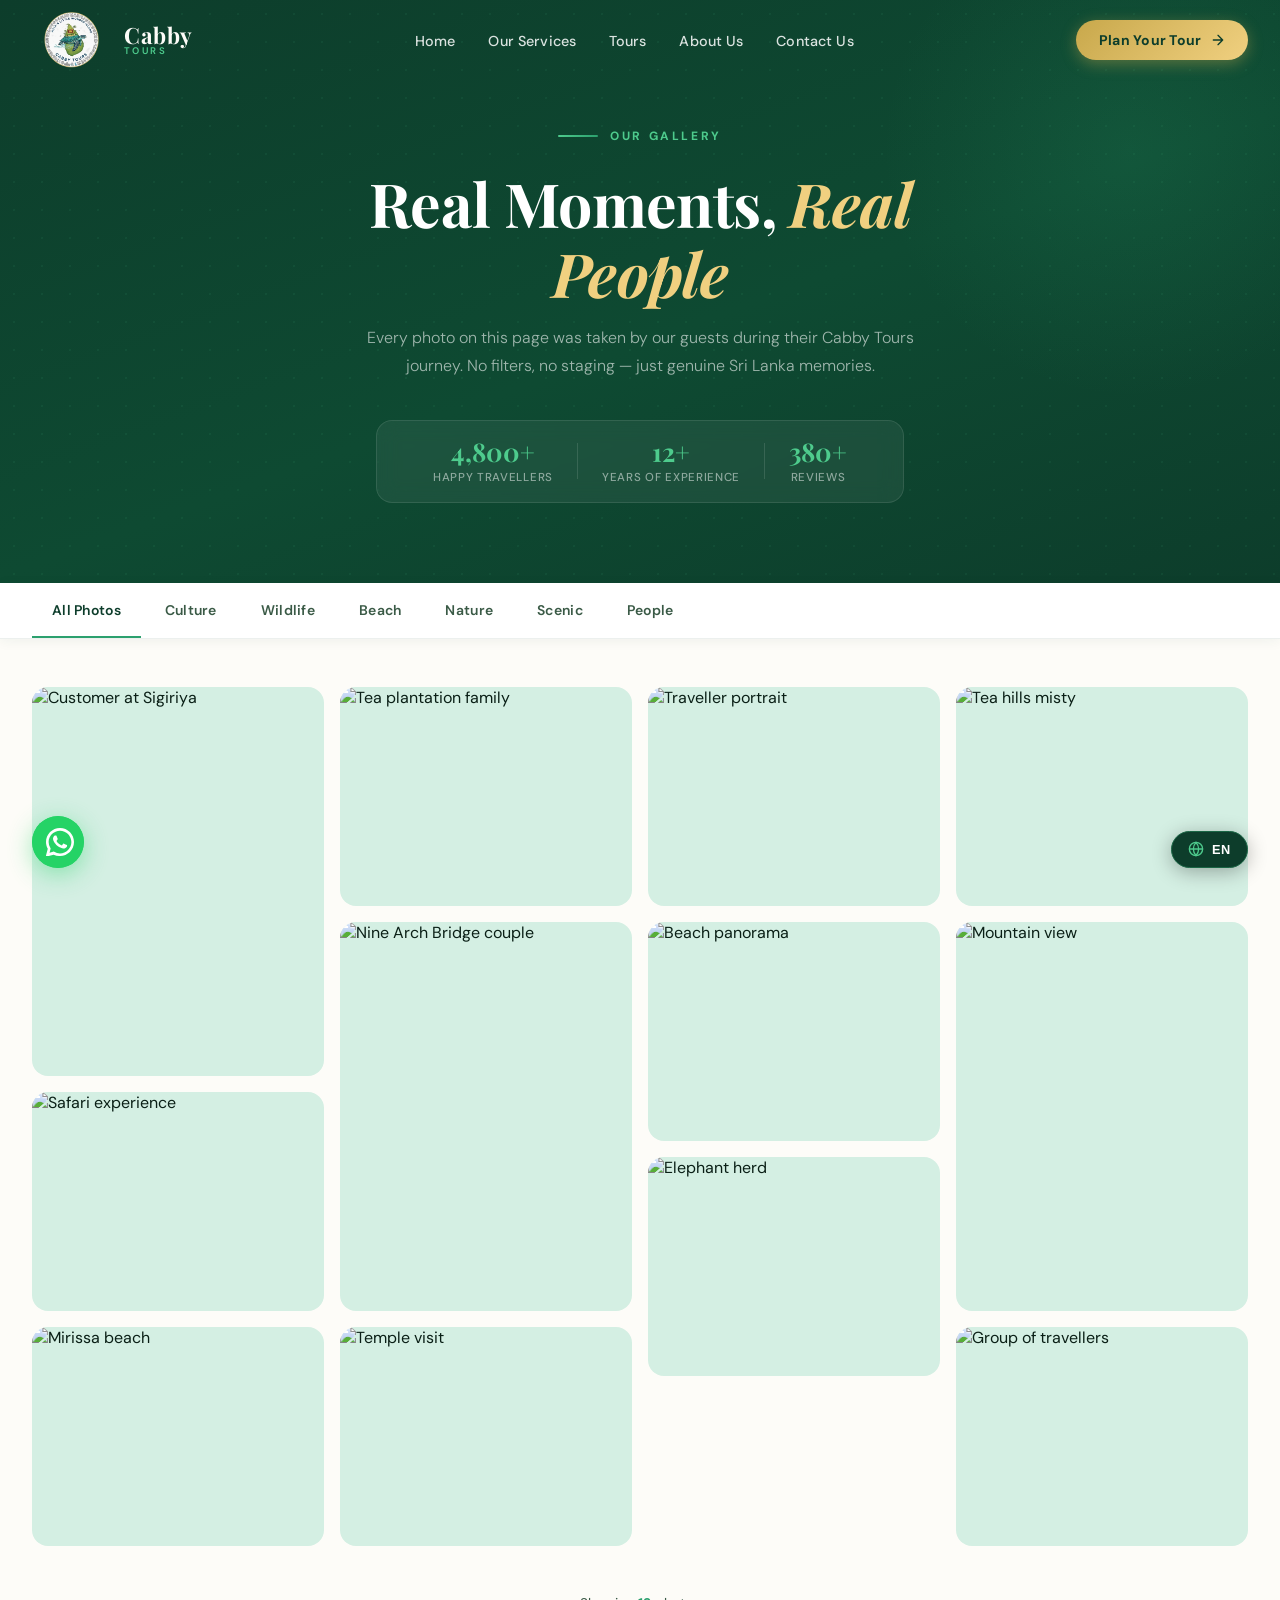
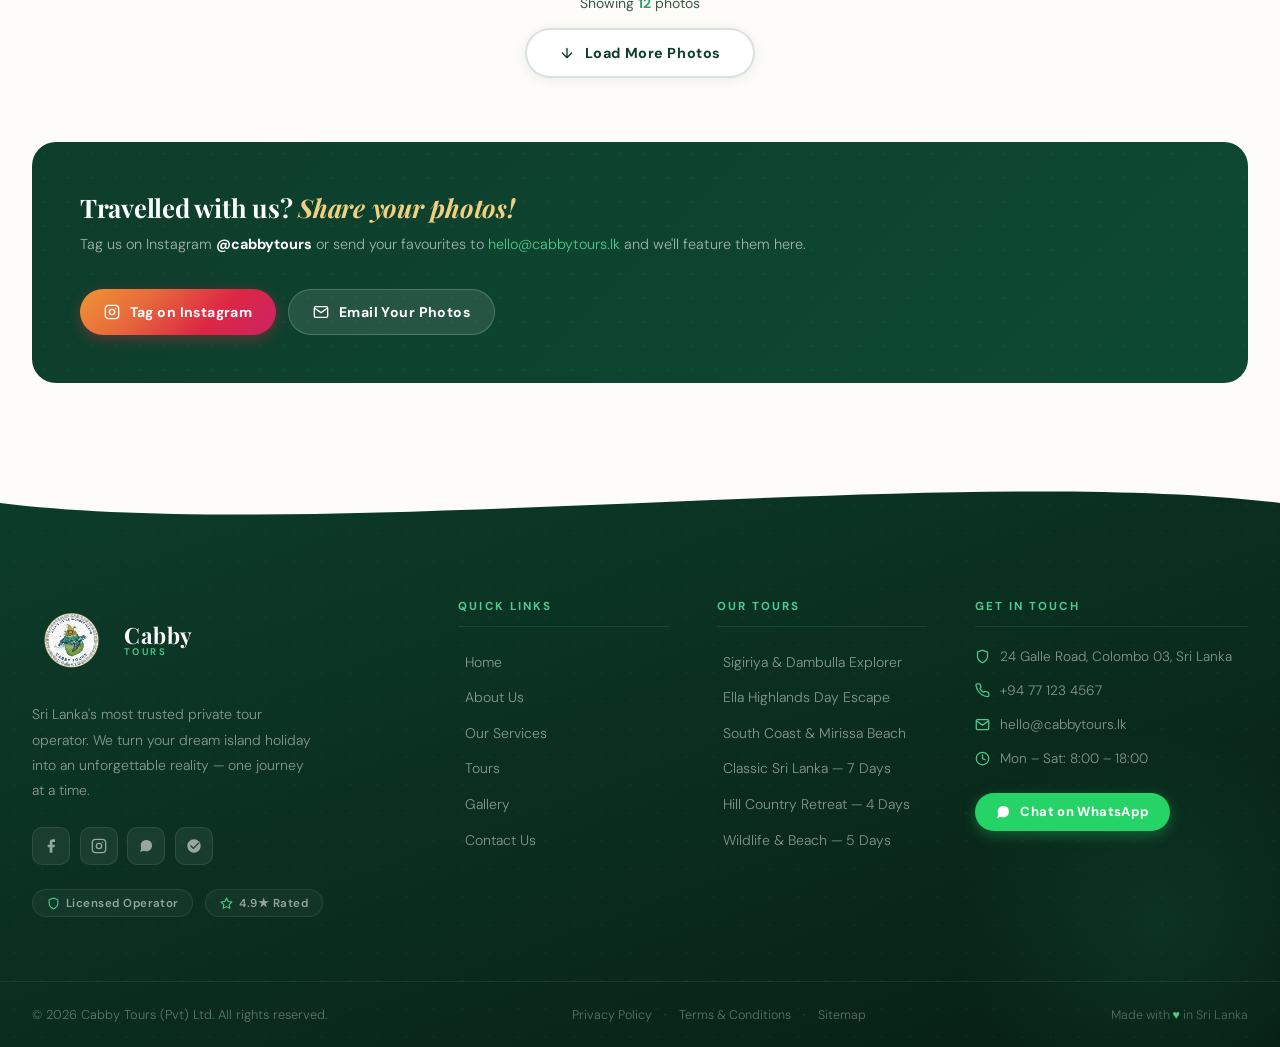
==== gallery.html @ 8c8fbd17 "gallery page" ====
<!DOCTYPE html>
<html lang="en">
<head>
  <meta charset="UTF-8" />
  <meta name="viewport" content="width=device-width, initial-scale=1.0" />
  <title>Cabby Tours — Sri Lanka</title>
  <link rel="stylesheet" href="source/css/style.css" />
  <link rel="stylesheet" href="source/css/gallery.css" />
  <link rel="icon" href="source/img/logo.png" type="image/png" />
  <link rel="preconnect" href="https://fonts.googleapis.com" />
  <link rel="preconnect" href="https://fonts.gstatic.com" crossorigin />
  <link href="https://fonts.googleapis.com/css2?family=Playfair+Display:ital,wght@0,400;0,700;1,400&family=DM+Sans:wght@300;400;500;600&display=swap" rel="stylesheet" />
  
</head>
<body>

  <!-- ===== HEADER ===== -->
  <header class="site-header" id="site-header">
    <div class="header-inner">
      <a href="index.html" class="logo">
        <div class="logo-icon">
          <img src="source/img/logo.png" alt="Cabby Tours Logo" />
        </div>
        <div class="logo-text">
          <span class="logo-main">Cabby</span>
          <span class="logo-sub">TOURS</span>
        </div>
      </a>

      <nav class="main-nav" id="main-nav">
        <ul>
          <li><a href="index.html#hero" data-i18n="nav.home">Home</a></li>
          <li><a href="index.html#services" data-i18n="nav.services">Our Services</a></li>
          <li><a href="index.html#tours" data-i18n="nav.tours">Tours</a></li>
          <li><a href="index.html#about" data-i18n="nav.about">About Us</a></li>
          <li><a href="index.html#contact" data-i18n="nav.contact">Contact Us</a></li>
        </ul>
      </nav>

      <a href="index.html#tours" class="btn-plan">
        <span data-i18n="nav.planBtn">Plan Your Tour</span>
        <svg viewBox="0 0 24 24" fill="none"><path d="M5 12h14M12 5l7 7-7 7" stroke="currentColor" stroke-width="2" stroke-linecap="round" stroke-linejoin="round"/></svg>
      </a>

      <button class="hamburger" id="hamburger" aria-label="Toggle menu">
        <span></span><span></span><span></span>
      </button>
    </div>
  </header>


<!-- ===== GALLERY PAGE ===== -->
<section class="gallery-page" id="gallery-page">

  <!-- Header -->
  <div class="gallery-page-hero">
    <div class="gallery-page-hero-inner">
      <div class="wwa-eyebrow" style="justify-content:center">
        <span class="eyebrow-line"></span>
        <span>Our Gallery</span>
      </div>
      <h1 class="gallery-page-title">Real Moments, <em>Real People</em></h1>
      <p class="gallery-page-sub">Every photo on this page was taken by our guests during their Cabby Tours journey. No filters, no staging — just genuine Sri Lanka memories.</p>

      <!-- Stats row -->
      <div class="gallery-page-stats">
        <div class="gp-stat">
          <strong>4,800+</strong>
          <span>Happy Travellers</span>
        </div>
        <div class="gp-stat-divider"></div>
        <div class="gp-stat">
          <strong>12+</strong>
          <span>Years of Experience</span>
        </div>
        <div class="gp-stat-divider"></div>
        <div class="gp-stat">
          <strong>380+</strong>
          <span>Reviews</span>
        </div>
      </div>
    </div>
  </div>

  <!-- Filter tabs -->
  <div class="gallery-page-filters">
    <div class="gallery-filters-inner">
      <button class="gp-filter active" data-filter="all">All Photos</button>
      <button class="gp-filter" data-filter="culture">Culture</button>
      <button class="gp-filter" data-filter="wildlife">Wildlife</button>
      <button class="gp-filter" data-filter="beach">Beach</button>
      <button class="gp-filter" data-filter="nature">Nature</button>
      <button class="gp-filter" data-filter="scenic">Scenic</button>
      <button class="gp-filter" data-filter="people">People</button>
    </div>
  </div>

  <!-- Masonry Grid -->
  <div class="gallery-page-container">
    <div class="gp-grid" id="gp-grid">

      <div class="gp-item gp-tall" data-category="culture">
        <img src="https://images.unsplash.com/photo-1528360983277-13d401cdc186?w=800&q=85" alt="Customer at Sigiriya" loading="lazy"/>
        <div class="gp-overlay">
          <div class="gp-overlay-info">
            <span class="gp-cat-badge">Culture</span>
            <p>"Climbing Sigiriya was surreal"</p>
            <span class="gp-credit">📸 Anna M. · Germany</span>
          </div>
          <button class="gp-zoom-btn" aria-label="View full">
            <svg viewBox="0 0 24 24" fill="none"><path d="M15 3h6v6M9 21H3v-6M21 3l-7 7M3 21l7-7" stroke="currentColor" stroke-width="2" stroke-linecap="round" stroke-linejoin="round"/></svg>
          </button>
        </div>
      </div>

      <div class="gp-item" data-category="wildlife">
        <img src="https://images.unsplash.com/photo-1523906834658-6e24ef2386f9?w=800&q=85" alt="Safari experience" loading="lazy"/>
        <div class="gp-overlay">
          <div class="gp-overlay-info">
            <span class="gp-cat-badge">Wildlife</span>
            <p>"Best day of our trip!"</p>
            <span class="gp-credit">📸 James R. · UK</span>
          </div>
          <button class="gp-zoom-btn" aria-label="View full">
            <svg viewBox="0 0 24 24" fill="none"><path d="M15 3h6v6M9 21H3v-6M21 3l-7 7M3 21l7-7" stroke="currentColor" stroke-width="2" stroke-linecap="round" stroke-linejoin="round"/></svg>
          </button>
        </div>
      </div>

      <div class="gp-item" data-category="beach">
        <img src="https://images.unsplash.com/photo-1506929562872-bb421503ef21?w=800&q=85" alt="Mirissa beach" loading="lazy"/>
        <div class="gp-overlay">
          <div class="gp-overlay-info">
            <span class="gp-cat-badge">Beach</span>
            <p>"Mirissa at sunset 🌅"</p>
            <span class="gp-credit">📸 Sofia L. · Russia</span>
          </div>
          <button class="gp-zoom-btn" aria-label="View full">
            <svg viewBox="0 0 24 24" fill="none"><path d="M15 3h6v6M9 21H3v-6M21 3l-7 7M3 21l7-7" stroke="currentColor" stroke-width="2" stroke-linecap="round" stroke-linejoin="round"/></svg>
          </button>
        </div>
      </div>

      <div class="gp-item gp-wide" data-category="nature">
        <img src="https://images.unsplash.com/photo-1501555088652-021faa106b9b?w=1000&q=85" alt="Tea plantation family" loading="lazy"/>
        <div class="gp-overlay">
          <div class="gp-overlay-info">
            <span class="gp-cat-badge">Nature</span>
            <p>"Our family in the tea highlands"</p>
            <span class="gp-credit">📸 Marc D. · France</span>
          </div>
          <button class="gp-zoom-btn" aria-label="View full">
            <svg viewBox="0 0 24 24" fill="none"><path d="M15 3h6v6M9 21H3v-6M21 3l-7 7M3 21l7-7" stroke="currentColor" stroke-width="2" stroke-linecap="round" stroke-linejoin="round"/></svg>
          </button>
        </div>
      </div>

      <div class="gp-item gp-tall" data-category="scenic">
        <img src="https://images.unsplash.com/photo-1539635278303-d4002c07eae3?w=800&q=85" alt="Nine Arch Bridge couple" loading="lazy"/>
        <div class="gp-overlay">
          <div class="gp-overlay-info">
            <span class="gp-cat-badge">Scenic</span>
            <p>"Worth every early alarm"</p>
            <span class="gp-credit">📸 Lukas & Mia · Germany</span>
          </div>
          <button class="gp-zoom-btn" aria-label="View full">
            <svg viewBox="0 0 24 24" fill="none"><path d="M15 3h6v6M9 21H3v-6M21 3l-7 7M3 21l7-7" stroke="currentColor" stroke-width="2" stroke-linecap="round" stroke-linejoin="round"/></svg>
          </button>
        </div>
      </div>

      <div class="gp-item" data-category="culture">
        <img src="https://images.unsplash.com/photo-1516483638261-f4dbaf036963?w=800&q=85" alt="Temple visit" loading="lazy"/>
        <div class="gp-overlay">
          <div class="gp-overlay-info">
            <span class="gp-cat-badge">Culture</span>
            <p>"Temple of the Tooth — breathtaking"</p>
            <span class="gp-credit">📸 Elena K. · Spain</span>
          </div>
          <button class="gp-zoom-btn" aria-label="View full">
            <svg viewBox="0 0 24 24" fill="none"><path d="M15 3h6v6M9 21H3v-6M21 3l-7 7M3 21l7-7" stroke="currentColor" stroke-width="2" stroke-linecap="round" stroke-linejoin="round"/></svg>
          </button>
        </div>
      </div>

      <div class="gp-item" data-category="people">
        <img src="https://images.unsplash.com/photo-1488646953014-85cb44e25828?w=800&q=85" alt="Traveller portrait" loading="lazy"/>
        <div class="gp-overlay">
          <div class="gp-overlay-info">
            <span class="gp-cat-badge">People</span>
            <p>"The locals made our trip"</p>
            <span class="gp-credit">📸 David K. · Australia</span>
          </div>
          <button class="gp-zoom-btn" aria-label="View full">
            <svg viewBox="0 0 24 24" fill="none"><path d="M15 3h6v6M9 21H3v-6M21 3l-7 7M3 21l7-7" stroke="currentColor" stroke-width="2" stroke-linecap="round" stroke-linejoin="round"/></svg>
          </button>
        </div>
      </div>

      <div class="gp-item gp-wide" data-category="beach">
        <img src="https://images.unsplash.com/photo-1507525428034-b723cf961d3e?w=1000&q=85" alt="Beach panorama" loading="lazy"/>
        <div class="gp-overlay">
          <div class="gp-overlay-info">
            <span class="gp-cat-badge">Beach</span>
            <p>"Unawatuna — pure paradise"</p>
            <span class="gp-credit">📸 Nina S. · Sweden</span>
          </div>
          <button class="gp-zoom-btn" aria-label="View full">
            <svg viewBox="0 0 24 24" fill="none"><path d="M15 3h6v6M9 21H3v-6M21 3l-7 7M3 21l7-7" stroke="currentColor" stroke-width="2" stroke-linecap="round" stroke-linejoin="round"/></svg>
          </button>
        </div>
      </div>

      <div class="gp-item" data-category="wildlife">
        <img src="https://images.unsplash.com/photo-1551415923-a2297c7fda79?w=800&q=85" alt="Elephant herd" loading="lazy"/>
        <div class="gp-overlay">
          <div class="gp-overlay-info">
            <span class="gp-cat-badge">Wildlife</span>
            <p>"40 elephants in one day!"</p>
            <span class="gp-credit">📸 Sofia L. · Russia</span>
          </div>
          <button class="gp-zoom-btn" aria-label="View full">
            <svg viewBox="0 0 24 24" fill="none"><path d="M15 3h6v6M9 21H3v-6M21 3l-7 7M3 21l7-7" stroke="currentColor" stroke-width="2" stroke-linecap="round" stroke-linejoin="round"/></svg>
          </button>
        </div>
      </div>

      <div class="gp-item" data-category="nature">
        <img src="https://images.unsplash.com/photo-1546484396-fb3fc6f95f98?w=800&q=85" alt="Tea hills misty" loading="lazy"/>
        <div class="gp-overlay">
          <div class="gp-overlay-info">
            <span class="gp-cat-badge">Nature</span>
            <p>"Misty mornings in Ella"</p>
            <span class="gp-credit">📸 Lukas & Mia · Germany</span>
          </div>
          <button class="gp-zoom-btn" aria-label="View full">
            <svg viewBox="0 0 24 24" fill="none"><path d="M15 3h6v6M9 21H3v-6M21 3l-7 7M3 21l7-7" stroke="currentColor" stroke-width="2" stroke-linecap="round" stroke-linejoin="round"/></svg>
          </button>
        </div>
      </div>

      <div class="gp-item gp-tall" data-category="scenic">
        <img src="https://images.unsplash.com/photo-1506905925346-21bda4d32df4?w=800&q=85" alt="Mountain view" loading="lazy"/>
        <div class="gp-overlay">
          <div class="gp-overlay-info">
            <span class="gp-cat-badge">Scenic</span>
            <p>"Horton Plains at sunrise"</p>
            <span class="gp-credit">📸 Marc D. · France</span>
          </div>
          <button class="gp-zoom-btn" aria-label="View full">
            <svg viewBox="0 0 24 24" fill="none"><path d="M15 3h6v6M9 21H3v-6M21 3l-7 7M3 21l7-7" stroke="currentColor" stroke-width="2" stroke-linecap="round" stroke-linejoin="round"/></svg>
          </button>
        </div>
      </div>

      <div class="gp-item" data-category="people">
        <img src="https://images.unsplash.com/photo-1522202176988-66273c2fd55f?w=800&q=85" alt="Group of travellers" loading="lazy"/>
        <div class="gp-overlay">
          <div class="gp-overlay-info">
            <span class="gp-cat-badge">People</span>
            <p>"Our group tour crew ❤️"</p>
            <span class="gp-credit">📸 James R. · UK</span>
          </div>
          <button class="gp-zoom-btn" aria-label="View full">
            <svg viewBox="0 0 24 24" fill="none"><path d="M15 3h6v6M9 21H3v-6M21 3l-7 7M3 21l7-7" stroke="currentColor" stroke-width="2" stroke-linecap="round" stroke-linejoin="round"/></svg>
          </button>
        </div>
      </div>

    </div>

    <!-- Load more -->
    <div class="gp-load-more">
      <p class="gp-count" id="gp-count">Showing <strong>12</strong> photos</p>
      <button class="btn-load-more" id="btn-load-more">
        <svg viewBox="0 0 24 24" fill="none"><path d="M12 5v14M5 12l7 7 7-7" stroke="currentColor" stroke-width="2" stroke-linecap="round" stroke-linejoin="round"/></svg>
        Load More Photos
      </button>
    </div>

    <!-- Share CTA -->
    <div class="gp-share-cta">
      <div class="gp-share-inner">
        <div class="gp-share-text">
          <h3>Travelled with us? <em>Share your photos!</em></h3>
          <p>Tag us on Instagram <strong>@cabbytours</strong> or send your favourites to <a href="mailto:hello@cabbytours.lk">hello@cabbytours.lk</a> and we'll feature them here.</p>
        </div>
        <div class="gp-share-btns">
          <a href="https://instagram.com" target="_blank" rel="noopener" class="btn-instagram">
            <svg viewBox="0 0 24 24" fill="none" stroke="currentColor" stroke-width="2"><rect x="2" y="2" width="20" height="20" rx="5"/><circle cx="12" cy="12" r="4"/><circle cx="17.5" cy="6.5" r="1" fill="currentColor" stroke="none"/></svg>
            Tag on Instagram
          </a>
          <a href="mailto:hello@cabbytours.lk" class="btn-email-photo">
            <svg viewBox="0 0 24 24" fill="none" stroke="currentColor" stroke-width="2"><path d="M4 4h16c1.1 0 2 .9 2 2v12c0 1.1-.9 2-2 2H4c-1.1 0-2-.9-2-2V6c0-1.1.9-2 2-2z"/><polyline points="22,6 12,13 2,6"/></svg>
            Email Your Photos
          </a>
        </div>
      </div>
    </div>

  </div>

</section>

<!-- Lightbox -->
<div class="gp-lightbox" id="gp-lightbox">
  <button class="gp-lb-close" id="gp-lb-close" aria-label="Close">
    <svg viewBox="0 0 24 24" fill="none"><path d="M18 6L6 18M6 6l12 12" stroke="currentColor" stroke-width="2" stroke-linecap="round"/></svg>
  </button>
  <button class="gp-lb-nav gp-lb-prev" id="gp-lb-prev" aria-label="Previous">
    <svg viewBox="0 0 24 24" fill="none"><path d="M19 12H5M12 19l-7-7 7-7" stroke="currentColor" stroke-width="2" stroke-linecap="round" stroke-linejoin="round"/></svg>
  </button>
  <div class="gp-lb-content">
    <img src="" alt="" id="gp-lb-img"/>
    <div class="gp-lb-info">
      <p id="gp-lb-caption"></p>
      <span id="gp-lb-credit"></span>
    </div>
  </div>
  <button class="gp-lb-nav gp-lb-next" id="gp-lb-next" aria-label="Next">
    <svg viewBox="0 0 24 24" fill="none"><path d="M5 12h14M12 5l7 7-7 7" stroke="currentColor" stroke-width="2" stroke-linecap="round" stroke-linejoin="round"/></svg>
  </button>
  <div class="gp-lb-counter" id="gp-lb-counter"></div>
</div>
<div class="gp-lb-backdrop" id="gp-lb-backdrop"></div>



<!-- ===== FOOTER ===== -->
<footer class="site-footer">

  <!-- Top wave -->
  <div class="footer-wave">
    <svg viewBox="0 0 1440 80" preserveAspectRatio="none" xmlns="http://www.w3.org/2000/svg">
      <path d="M0,40 C360,80 1080,0 1440,40 L1440,0 L0,0 Z" fill="#fdfcf8"/>
    </svg>
  </div>

  <div class="footer-inner">

    <!-- ── Column 1: Brand ── -->
    <div class="footer-brand">
      <a href="#" class="logo footer-logo">
        <div class="logo-icon">
          <img src="source/img/logo.png" alt="Cabby Tours logo" width="40" height="40"/>
        </div>
        <div class="logo-text">
          <span class="logo-main">Cabby</span>
          <span class="logo-sub">TOURS</span>
        </div>
      </a>
      <p class="footer-brand-desc" data-i18n="footer.desc">
        Sri Lanka's most trusted private tour operator. We turn your dream island holiday into an unforgettable reality — one journey at a time.
      </p>
      <div class="footer-social">
        <a href="#" class="footer-social-icon" aria-label="Facebook">
          <svg viewBox="0 0 24 24" fill="currentColor"><path d="M18 2h-3a5 5 0 0 0-5 5v3H7v4h3v8h4v-8h3l1-4h-4V7a1 1 0 0 1 1-1h3z"/></svg>
        </a>
        <a href="#" class="footer-social-icon" aria-label="Instagram">
          <svg viewBox="0 0 24 24" fill="none" stroke="currentColor" stroke-width="2"><rect x="2" y="2" width="20" height="20" rx="5"/><circle cx="12" cy="12" r="4"/><circle cx="17.5" cy="6.5" r="1" fill="currentColor" stroke="none"/></svg>
        </a>
        <a href="#" class="footer-social-icon" aria-label="WhatsApp">
          <svg viewBox="0 0 24 24" fill="currentColor"><path d="M21 11.5a8.38 8.38 0 0 1-.9 3.8 8.5 8.5 0 0 1-7.6 4.7 8.38 8.38 0 0 1-3.8-.9L3 21l1.9-5.7a8.38 8.38 0 0 1-.9-3.8 8.5 8.5 0 0 1 4.7-7.6 8.38 8.38 0 0 1 3.8-.9h.5a8.48 8.48 0 0 1 8 8v.5z"/></svg>
        </a>
        <a href="#" class="footer-social-icon" aria-label="TripAdvisor">
          <svg viewBox="0 0 24 24" fill="currentColor"><path d="M12 2C6.48 2 2 6.48 2 12s4.48 10 10 10 10-4.48 10-10S17.52 2 12 2zm-1 15l-5-5 1.41-1.41L11 14.17l7.59-7.59L20 8l-9 9z"/></svg>
        </a>
      </div>
      <!-- Trust badges -->
      <div class="footer-badges">
        <div class="footer-badge">
          <svg viewBox="0 0 24 24" fill="none"><path d="M12 22s8-4 8-10V5l-8-3-8 3v7c0 6 8 10 8 10z" stroke="currentColor" stroke-width="2" stroke-linejoin="round"/></svg>
          <span>Licensed Operator</span>
        </div>
        <div class="footer-badge">
          <svg viewBox="0 0 24 24" fill="none"><path d="M12 2l3.09 6.26L22 9.27l-5 4.87 1.18 6.88L12 17.77l-6.18 3.25L7 14.14 2 9.27l6.91-1.01L12 2z" stroke="currentColor" stroke-width="2" stroke-linejoin="round"/></svg>
          <span>4.9★ Rated</span>
        </div>
      </div>
    </div>

    <!-- ── Column 2: Quick Links ── -->
    <div class="footer-col">
      <h4 class="footer-col-title" data-i18n="footer.quicklinks">Quick Links</h4>
      <ul class="footer-links">
        <li><a href="#hero" data-i18n="nav.home">Home</a></li>
        <li><a href="#about" data-i18n="nav.about">About Us</a></li>
        <li><a href="#services" data-i18n="nav.services">Our Services</a></li>
        <li><a href="#tours" data-i18n="nav.tours">Tours</a></li>
        <li><a href="#gallery" data-i18n="footer.gallery">Gallery</a></li>
        <li><a href="#contact" data-i18n="nav.contact">Contact Us</a></li>
      </ul>
    </div>

    <!-- ── Column 3: Our Tours ── -->
    <div class="footer-col">
      <h4 class="footer-col-title" data-i18n="footer.ourtours">Our Tours</h4>
      <ul class="footer-links">
        <li><a href="tours.html#sigiriya-day" data-i18n="tours.day1.title">Sigiriya & Dambulla Explorer</a></li>
        <li><a href="tours.html#ella-day" data-i18n="tours.day2.title">Ella Highlands Day Escape</a></li>
        <li><a href="tours.html#south-coast-day" data-i18n="tours.day3.title">South Coast & Mirissa Beach</a></li>
        <li><a href="tours.html#classic-7" data-i18n="tours.multi1.title">Classic Sri Lanka — 7 Days</a></li>
        <li><a href="tours.html#hill-country-4" data-i18n="tours.multi2.title">Hill Country Retreat — 4 Days</a></li>
        <li><a href="tours.html#wildlife-beach-5" data-i18n="tours.multi3.title">Wildlife & Beach — 5 Days</a></li>
      </ul>
    </div>

    <!-- ── Column 4: Contact & Hours ── -->
    <div class="footer-col">
      <h4 class="footer-col-title" data-i18n="footer.contacttitle">Get In Touch</h4>
      <ul class="footer-contact-list">
        <li>
          <svg viewBox="0 0 24 24" fill="none"><path d="M12 22s-8-4-8-10V5l8-3 8 3v7c0 6-8 10-8 10z" stroke="currentColor" stroke-width="2"/></svg>
          <span data-i18n="contact.address">24 Galle Road, Colombo 03, Sri Lanka</span>
        </li>
        <li>
          <svg viewBox="0 0 24 24" fill="none"><path d="M22 16.92v3a2 2 0 0 1-2.18 2 19.79 19.79 0 0 1-8.63-3.07A19.5 19.5 0 0 1 4.69 12a19.79 19.79 0 0 1-3.07-8.67A2 2 0 0 1 3.6 1.27h3a2 2 0 0 1 2 1.72c.127.96.361 1.903.7 2.81a2 2 0 0 1-.45 2.11L7.91 8.91a16 16 0 0 0 6 6l.91-.91a2 2 0 0 1 2.11-.45c.907.339 1.85.573 2.81.7A2 2 0 0 1 21.73 16.27" stroke="currentColor" stroke-width="2" stroke-linecap="round"/></svg>
          <a href="tel:+94771234567">+94 77 123 4567</a>
        </li>
        <li>
          <svg viewBox="0 0 24 24" fill="none"><path d="M4 4h16c1.1 0 2 .9 2 2v12c0 1.1-.9 2-2 2H4c-1.1 0-2-.9-2-2V6c0-1.1.9-2 2-2z" stroke="currentColor" stroke-width="2"/><polyline points="22,6 12,13 2,6" stroke="currentColor" stroke-width="2"/></svg>
          <a href="mailto:hello@cabbytours.lk">hello@cabbytours.lk</a>
        </li>
        <li>
          <svg viewBox="0 0 24 24" fill="none"><circle cx="12" cy="12" r="10" stroke="currentColor" stroke-width="2"/><path d="M12 6v6l4 2" stroke="currentColor" stroke-width="2" stroke-linecap="round"/></svg>
          <span data-i18n="contact.hours">Mon – Sat: 8:00 – 18:00</span>
        </li>
      </ul>

      <!-- WhatsApp CTA -->
      <a href="https://wa.me/94771234567" class="footer-whatsapp" target="_blank" rel="noopener">
        <svg viewBox="0 0 24 24" fill="currentColor"><path d="M21 11.5a8.38 8.38 0 0 1-.9 3.8 8.5 8.5 0 0 1-7.6 4.7 8.38 8.38 0 0 1-3.8-.9L3 21l1.9-5.7a8.38 8.38 0 0 1-.9-3.8 8.5 8.5 0 0 1 4.7-7.6 8.38 8.38 0 0 1 3.8-.9h.5a8.48 8.48 0 0 1 8 8v.5z"/></svg>
        <span data-i18n="footer.whatsapp">Chat on WhatsApp</span>
      </a>
    </div>

  </div>

  <!-- ── Bottom bar ── -->
  <div class="footer-bottom">
    <div class="footer-bottom-inner">
      <p class="footer-copy">
        &copy; <span id="footer-year"></span> Cabby Tours (Pvt) Ltd. 
        <span data-i18n="footer.rights">All rights reserved.</span>
      </p>
      <div class="footer-bottom-links">
        <a href="privacy.html" data-i18n="footer.privacy">Privacy Policy</a>
        <span class="footer-divider">·</span>
        <a href="terms.html" data-i18n="footer.terms">Terms & Conditions</a>
        <span class="footer-divider">·</span>
        <a href="sitemap.html" data-i18n="footer.sitemap">Sitemap</a>
      </div>
      <p class="footer-made">
        Made with <span style="color:var(--green-light)">♥</span> in Sri Lanka
      </p>
    </div>
  </div>

</footer>

  <!-- ===== LANGUAGE SWITCHER ===== -->
  <div class="lang-switcher" id="lang-switcher">
    <button class="lang-toggle" id="lang-toggle" aria-label="Select language">
      <svg viewBox="0 0 24 24" fill="none"><circle cx="12" cy="12" r="10" stroke="currentColor" stroke-width="2"/><path d="M2 12h20M12 2a15.3 15.3 0 014 10 15.3 15.3 0 01-4 10 15.3 15.3 0 01-4-10A15.3 15.3 0 0112 2z" stroke="currentColor" stroke-width="2"/></svg>
      <span id="current-lang">EN</span>
    </button>
    <div class="lang-dropdown" id="lang-dropdown">
      <button class="lang-option active" data-lang="en" data-label="EN">🇬🇧 English</button>
      <button class="lang-option" data-lang="ru" data-label="RU">🇷🇺 Русский</button>
      <button class="lang-option" data-lang="de" data-label="DE">🇩🇪 Deutsch</button>
      <button class="lang-option" data-lang="fr" data-label="FR">🇫🇷 Français</button>
      <button class="lang-option" data-lang="es" data-label="ES">🇪🇸 Español</button>
    </div>
  </div>

<!-- ===== WHATSAPP FLOAT BUTTON ===== -->
<a href="https://wa.me/94771234567" class="whatsapp-float" target="_blank" rel="noopener" aria-label="Chat on WhatsApp">
  <svg viewBox="0 0 24 24" fill="currentColor" xmlns="http://www.w3.org/2000/svg">
    <path d="M17.472 14.382c-.297-.149-1.758-.867-2.03-.967-.273-.099-.471-.148-.67.15-.197.297-.767.966-.94 1.164-.173.199-.347.223-.644.075-.297-.15-1.255-.463-2.39-1.475-.883-.788-1.48-1.761-1.653-2.059-.173-.297-.018-.458.13-.606.134-.133.298-.347.446-.52.149-.174.198-.298.298-.497.099-.198.05-.371-.025-.52-.075-.149-.669-1.612-.916-2.207-.242-.579-.487-.5-.669-.51-.173-.008-.371-.01-.57-.01-.198 0-.52.074-.792.372-.272.297-1.04 1.016-1.04 2.479 0 1.462 1.065 2.875 1.213 3.074.149.198 2.096 3.2 5.077 4.487.709.306 1.262.489 1.694.625.712.227 1.36.195 1.871.118.571-.085 1.758-.719 2.006-1.413.248-.694.248-1.289.173-1.413-.074-.124-.272-.198-.57-.347z"/>
    <path d="M12 0C5.373 0 0 5.373 0 12c0 2.117.554 4.103 1.523 5.824L.057 23.428a.75.75 0 0 0 .916.916l5.604-1.466A11.945 11.945 0 0 0 12 24c6.627 0 12-5.373 12-12S18.627 0 12 0zm0 21.75a9.695 9.695 0 0 1-4.951-1.355l-.355-.211-3.658.957.974-3.567-.23-.368A9.699 9.699 0 0 1 2.25 12C2.25 6.615 6.615 2.25 12 2.25S21.75 6.615 21.75 12 17.385 21.75 12 21.75z"/>
  </svg>
  <span class="whatsapp-float-label">Chat with us</span>
</a>


  <script src="source/js/main.js"></script>
  <script src="source/js/gallery.js"></script>
  <script src="source/js/translation.js"></script>

</body>
</html>
---- source/css/style.css ----
/* =============================================
   CABBY TOURS — style.css
   Green luxury travel aesthetic
   ============================================= */

*, *::before, *::after {
  box-sizing: border-box;
  margin: 0;
  padding: 0;
}

:root {
  --green-deep:    #0d3d2b;
  --green-mid:     #1a6645;
  --green-bright:  #2ca06e;
  --green-light:   #4ecb8d;
  --green-pale:    #d4efe3;
  --gold:          #c8a84b;
  --gold-light:    #f0d080;
  --white:         #fdfcf8;
  --text-dark:     #0a1f16;
  --text-mid:      #3a5a46;

  --font-display: 'Playfair Display', Georgia, serif;
  --font-body:    'DM Sans', sans-serif;

  --transition: 0.4s cubic-bezier(0.25, 0.46, 0.45, 0.94);
  --transition-fast: 0.2s ease;
}

html {
  scroll-behavior: smooth;
}

body {
  font-family: var(--font-body);
  background: var(--white);
  color: var(--text-dark);
  overflow-x: hidden;
}

/* =============================================
   HEADER
   ============================================= */

.site-header {
  position: fixed;
  top: 0;
  left: 0;
  right: 0;
  z-index: 1000;
  padding: 0 2rem;
  transition: background var(--transition), box-shadow var(--transition), padding var(--transition);
}

.site-header.scrolled {
  background: rgba(13, 61, 43, 0.97);
  backdrop-filter: blur(12px);
  box-shadow: 0 4px 30px rgba(0,0,0,0.3);
  padding: 0 2rem;
}

.header-inner {
  max-width: 1400px;
  margin: 0 auto;
  display: flex;
  align-items: center;
  gap: 2rem;
  height: 80px;
}

/* Logo */
.logo {
  display: flex;
  align-items: center;
  gap: 0.75rem;
  text-decoration: none;
  color: var(--white);
  flex-shrink: 0;
}

.logo-icon {
  width:80px;
  height: 100%;
  border-radius: 12px;
  display: flex;
  align-items: center;
  justify-content: center;
  padding: 8px;

}

.logo-icon img {
 
    width: 100%;
    height: 100%;
}

.logo-text {
  display: flex;
  flex-direction: column;
  line-height: 1;
}

.logo-main {
  font-family: var(--font-display);
  font-size: 1.4rem;
  font-weight: 700;
  color: var(--white);
  letter-spacing: 0.5px;
}

.logo-sub {
  font-family: var(--font-body);
  font-size: 0.6rem;
  font-weight: 600;
  letter-spacing: 0.25em;
  color: var(--green-light);
}

/* Nav */
.main-nav {
  flex: 1;
  display: flex;
  justify-content: center;
}

.main-nav ul {
  list-style: none;
  display: flex;
  align-items: center;
  gap: 0.25rem;
}

.main-nav a {
  text-decoration: none;
  color: rgba(255,255,255,0.85);
  font-size: 0.9rem;
  font-weight: 500;
  padding: 0.5rem 0.9rem;
  border-radius: 8px;
  transition: color var(--transition-fast), background var(--transition-fast);
  position: relative;
  letter-spacing: 0.01em;
}

.main-nav a::after {
  content: '';
  position: absolute;
  bottom: 4px;
  left: 50%;
  transform: translateX(-50%);
  width: 0;
  height: 2px;
  background: var(--green-light);
  border-radius: 2px;
  transition: width var(--transition);
}

.main-nav a:hover {
  color: white;
  background: rgba(255,255,255,0.08);
}

.main-nav a:hover::after {
  width: 60%;
}

/* Plan Your Tour button */
.btn-plan {
  display: flex;
  align-items: center;
  gap: 0.5rem;
  background: linear-gradient(135deg, var(--gold), var(--gold-light));
  color: var(--green-deep);
  text-decoration: none;
  padding: 0.7rem 1.4rem;
  border-radius: 50px;
  font-size: 0.875rem;
  font-weight: 700;
  letter-spacing: 0.02em;
  transition: transform var(--transition-fast), box-shadow var(--transition-fast);
  flex-shrink: 0;
  box-shadow: 0 4px 15px rgba(200, 168, 75, 0.4);
  white-space: nowrap;
}

.btn-plan svg {
  width: 16px;
  height: 16px;
  transition: transform var(--transition-fast);
}

.btn-plan:hover {
  transform: translateY(-2px);
  box-shadow: 0 8px 25px rgba(200, 168, 75, 0.5);
}

.btn-plan:hover svg {
  transform: translateX(4px);
}

/* Hamburger */
.hamburger {
  display: none;
  flex-direction: column;
  gap: 5px;
  background: none;
  border: none;
  cursor: pointer;
  padding: 8px;
  border-radius: 8px;
  transition: background var(--transition-fast);
  margin-left: auto;
}

.hamburger:hover {
  background: rgba(255,255,255,0.1);
}

.hamburger span {
  display: block;
  width: 24px;
  height: 2px;
  background: white;
  border-radius: 2px;
  transition: transform var(--transition), opacity var(--transition-fast);
  transform-origin: center;
}

.hamburger.open span:nth-child(1) { transform: translateY(7px) rotate(45deg); }
.hamburger.open span:nth-child(2) { opacity: 0; }
.hamburger.open span:nth-child(3) { transform: translateY(-7px) rotate(-45deg); }



/* =============================================
   MOBILE / RESPONSIVE
   ============================================= */

@media (max-width: 900px) {
  .hamburger {
    display: flex;
  }

  .btn-plan {
    display: none;
  }

  .main-nav {
    position: fixed;
    top: 0px;
    left: 0;
    right: 0;
    background: rgba(10, 45, 28, 0.98);
    backdrop-filter: blur(16px);
    padding: 1rem 0 2rem;
    transform: translateY(-110%);
    transition: transform var(--transition);
    border-bottom: 1px solid rgba(78, 203, 141, 0.2);
    box-shadow: 0 20px 50px rgba(0,0,0,0.4);
    
  }

  .main-nav.open {
    transform: translateY(0);
  }

  .main-nav ul {
    flex-direction: column;
    align-items: stretch;
    gap: 0;
    padding: 0 1.5rem;
  }

  .main-nav li {
    border-bottom: 1px solid rgba(255,255,255,0.06);
  }

  .main-nav a {
    display: block;
    padding: 1rem 0.5rem;
    font-size: 1.05rem;
    border-radius: 0;
  }

  .main-nav a::after {
    display: none;
  }

  .main-nav li:last-child {
    border-bottom: none;
    padding-bottom: 0;
  }

  /* Mobile plan button inside nav */
  .main-nav::after {
    content: 'Plan Your Tour →';
    display: block;
    margin: 1.5rem 2rem 0;
    background: linear-gradient(135deg, var(--gold), var(--gold-light));
    color: var(--green-deep);
    text-align: center;
    padding: 0.85rem 1.5rem;
    border-radius: 50px;
    font-weight: 700;
    font-size: 0.9rem;
    letter-spacing: 0.02em;
    cursor: pointer;
    height: fit-content;
  }

  .slide-badge {
    display: none;
  }

  .slide-content {
    padding: 0 1.5rem;
    padding-top: 80px;
  }
}

@media (max-width: 480px) {
  .slide-title {
    font-size: 2.4rem;
  }

  .slide-desc {
    font-size: 0.95rem;
  }

  .lang-switcher {
    bottom: 1rem;
    right: 1rem;
  }
}

/* =============================================
   SCROLLBAR
   ============================================= */
::-webkit-scrollbar { width: 6px; }
::-webkit-scrollbar-track { background: var(--green-deep); }
::-webkit-scrollbar-thumb { background: var(--green-bright); border-radius: 3px; }

/* =============================================
   HERO CAROUSEL
   ============================================= */

.carousel {
  position: relative;
  width: 100%;
  height: 100vh;
  min-height: 600px;
  overflow: hidden;
}

.carousel-track {
  display: flex;
  width: 200%;
  height: 100%;
  transition: transform 0.9s cubic-bezier(0.77, 0, 0.175, 1);
}

.slide {
  position: relative;
  width: 50%;
  height: 100%;
  overflow: hidden;
  display: flex;
  align-items: center;
}

/* Slide backgrounds using CSS gradients + unsplash */
.slide-1 {
  background:
    url('../img/hero/beach.jpg') center/cover no-repeat;
}

.slide-2 {
  background:
    url('../img/hero/hill.jpg') center/cover no-repeat;
}

/* Animated background pan */
.slide-1 { animation: panBg1 18s ease-in-out infinite alternate; }
.slide-2 { animation: panBg2 20s ease-in-out infinite alternate; }

@keyframes panBg1 {
  from { background-position: 30% 40%; }
  to   { background-position: 70% 60%; }
}
@keyframes panBg2 {
  from { background-position: 60% 30%; }
  to   { background-position: 40% 70%; }
}

.slide-overlay {
  position: absolute;
  inset: 0;
  background: linear-gradient(
    105deg,
    rgba(5, 30, 18, 0.80) 0%,
    rgba(10, 50, 30, 0.55) 50%,
    rgba(5, 30, 18, 0.25) 100%
  );
}

.slide-content {
  position: relative;
  z-index: 2;
  padding: 0 6vw;
  max-width: 800px;
  opacity: 0;
  transform: translateY(30px);
  transition: opacity 0.8s ease 0.2s, transform 0.8s ease 0.2s;
}

.slide.active .slide-content {
  opacity: 1;
  transform: translateY(0);
}

.slide-eyebrow {
  font-family: var(--font-body);
  font-size: 0.8rem;
  font-weight: 600;
  letter-spacing: 0.2em;
  text-transform: uppercase;
  color: var(--green-light);
  margin-bottom: 1rem;
  display: flex;
  align-items: center;
  gap: 0.75rem;
}

.slide-eyebrow::before {
  content: '';
  display: inline-block;
  width: 40px;
  height: 1px;
  background: var(--green-light);
}

.slide-title {
  font-family: var(--font-display);
  font-size: clamp(2.8rem, 6.5vw, 5.5rem);
  font-weight: 700;
  color: white;
  line-height: 1.1;
  margin-bottom: 1.5rem;
  letter-spacing: -0.01em;
}

.slide-title em {
  font-style: italic;
  color: var(--gold-light);
  display: inline-block;
  position: relative;
}

.slide-desc {
  font-size: clamp(1rem, 1.5vw, 1.15rem);
  color: rgba(255,255,255,0.82);
  line-height: 1.75;
  max-width: 520px;
  margin-bottom: 2.5rem;
  font-weight: 300;
}

.btn-hero {
  display: inline-flex;
  align-items: center;
  gap: 0.75rem;
  background: transparent;
  border: 2px solid var(--green-light);
  color: white;
  text-decoration: none;
  padding: 0.9rem 2rem;
  border-radius: 50px;
  font-size: 0.95rem;
  font-weight: 600;
  letter-spacing: 0.05em;
  transition: all var(--transition);
  position: relative;
  overflow: hidden;
}

.btn-hero::before {
  content: '';
  position: absolute;
  inset: 0;
  background: var(--green-bright);
  transform: scaleX(0);
  transform-origin: left;
  transition: transform var(--transition);
  z-index: -1;
}

.btn-hero:hover {
  border-color: var(--green-bright);
  box-shadow: 0 0 30px rgba(78, 203, 141, 0.4);
}

.btn-hero:hover::before {
  transform: scaleX(1);
}

.btn-hero svg {
  width: 18px;
  height: 18px;
  transition: transform var(--transition-fast);
}

.btn-hero:hover svg {
  transform: translateX(5px);
}

/* Slide badge */
.slide-badge {
  position: absolute;
  bottom: 6rem;
  right: 4rem;
  z-index: 2;
  text-align: center;
  background: rgba(255,255,255,0.08);
  backdrop-filter: blur(12px);
  border: 1px solid rgba(255,255,255,0.15);
  border-radius: 16px;
  padding: 1rem 1.5rem;
  color: white;
  opacity: 0;
  transform: scale(0.8);
  transition: opacity 0.8s ease 0.5s, transform 0.8s ease 0.5s;
}

.slide.active .slide-badge {
  opacity: 1;
  transform: scale(1);
}

.slide-badge span {
  display: block;
  font-size: 0.7rem;
  letter-spacing: 0.15em;
  text-transform: uppercase;
  color: var(--green-light);
  margin-bottom: 0.25rem;
}

.slide-badge strong {
  font-family: var(--font-display);
  font-size: 1.5rem;
  font-weight: 700;
}

/* Carousel controls */
.carousel-controls {
  position: absolute;
  bottom: 2.5rem;
  left: 50%;
  transform: translateX(-50%);
  z-index: 10;
  display: flex;
  align-items: center;
  gap: 1.25rem;
}

.carousel-btn {
  width: 44px;
  height: 44px;
  border-radius: 50%;
  background: rgba(255,255,255,0.1);
  border: 1px solid rgba(255,255,255,0.3);
  color: white;
  cursor: pointer;
  display: flex;
  align-items: center;
  justify-content: center;
  transition: all var(--transition-fast);
  backdrop-filter: blur(8px);
}

.carousel-btn svg {
  width: 18px;
  height: 18px;
}

.carousel-btn:hover {
  background: var(--green-bright);
  border-color: var(--green-bright);
  transform: scale(1.1);
}

.carousel-dots {
  display: flex;
  gap: 0.5rem;
  align-items: center;
}

.dot {
  width: 8px;
  height: 8px;
  border-radius: 50%;
  background: rgba(255,255,255,0.35);
  border: none;
  cursor: pointer;
  transition: all var(--transition);
  padding: 0;
}

.dot.active {
  width: 28px;
  border-radius: 4px;
  background: var(--green-light);
}

/* Progress bar */
.carousel-progress {
  position: absolute;
  bottom: 0;
  left: 0;
  right: 0;
  height: 3px;
  background: rgba(255,255,255,0.15);
  z-index: 10;
}

.progress-bar {
  height: 100%;
  background: linear-gradient(90deg, var(--green-bright), var(--green-light));
  width: 0%;
  transition: width linear;
}

/* =============================================
   LANGUAGE SWITCHER
   ============================================= */

.lang-switcher {
  position: fixed;
  bottom: 2rem;
  right: 2rem;
  z-index: 2000;
}

.lang-toggle {
  display: flex;
  align-items: center;
  gap: 0.5rem;
  background: var(--green-deep);
  border: 1px solid var(--green-mid);
  color: white;
  cursor: pointer;
  padding: 0.6rem 1rem;
  border-radius: 50px;
  font-size: 0.8rem;
  font-weight: 600;
  letter-spacing: 0.05em;
  transition: all var(--transition-fast);
  box-shadow: 0 4px 20px rgba(0,0,0,0.3);
}

.lang-toggle svg {
  width: 16px;
  height: 16px;
  color: var(--green-light);
}

.lang-toggle:hover {
  background: var(--green-mid);
  transform: translateY(-2px);
  box-shadow: 0 8px 25px rgba(0,0,0,0.35);
}

.lang-dropdown {
  position: absolute;
  bottom: calc(100% + 0.5rem);
  right: 0;
  background: var(--green-deep);
  border: 1px solid var(--green-mid);
  border-radius: 16px;
  overflow: hidden;
  min-width: 160px;
  box-shadow: 0 10px 40px rgba(0,0,0,0.4);
  opacity: 0;
  transform: translateY(10px) scale(0.95);
  pointer-events: none;
  transition: all var(--transition-fast);
  transform-origin: bottom right;
}

.lang-switcher.open .lang-dropdown {
  opacity: 1;
  transform: translateY(0) scale(1);
  pointer-events: all;
}

.lang-option {
  display: block;
  width: 100%;
  background: none;
  border: none;
  color: rgba(255,255,255,0.75);
  cursor: pointer;
  padding: 0.75rem 1.25rem;
  text-align: left;
  font-size: 0.875rem;
  font-family: var(--font-body);
  transition: all var(--transition-fast);
  border-left: 3px solid transparent;
}

.lang-option:hover {
  background: rgba(255,255,255,0.07);
  color: white;
  border-left-color: var(--green-light);
  padding-left: 1.5rem;
}

.lang-option.active {
  color: var(--green-light);
  font-weight: 600;
  border-left-color: var(--green-light);
}

/* =============================================
   WHO WE ARE
   ============================================= */

.who-we-are {
  position: relative;
  background: linear-gradient(160deg, var(--green-deep) 0%, #0e4a32 50%, #0d3d2b 100%);
  padding: 6rem 2rem;
  overflow: hidden;
}

/* Wave decorators */
.wwa-wave-top,
.wwa-wave-bottom {
  position: absolute;
  left: 0;
  right: 0;
  line-height: 0;
  z-index: 2;
  pointer-events: none;
  
}
.wwa-wave-top  { top: -1px; }
.wwa-wave-bottom { bottom: -1px; }
.wwa-wave-top svg,
.wwa-wave-bottom svg { width: 100%; height: 80px; display: block; }

/* Floating background leaves */
.wwa-bg-decor {
  position: absolute;
  inset: 0;
  pointer-events: none;
  overflow: hidden;
  z-index: 1;
}

.leaf {
  position: absolute;
  font-size: 4rem;
  opacity: 0.06;
  animation: floatLeaf 12s ease-in-out infinite;
}

.leaf-1 { top: 10%;  left: 5%;  animation-delay: 0s;   animation-duration: 14s; font-size: 5rem; }
.leaf-2 { top: 55%;  right: 3%; animation-delay: 3s;   animation-duration: 11s; }
.leaf-3 { bottom: 15%; left: 40%; animation-delay: 6s; animation-duration: 16s; font-size: 3rem; }

@keyframes floatLeaf {
  0%, 100% { transform: translateY(0)   rotate(0deg);   }
  33%       { transform: translateY(-20px) rotate(8deg);  }
  66%       { transform: translateY(12px)  rotate(-5deg); }
}

/* Container */
.wwa-container {
  position: relative;
  z-index: 3;
  max-width: 1300px;
  margin: 0 auto;
  display: grid;
  grid-template-columns: 1fr 1fr;
  gap: 5rem;
  align-items: center;
}

/* ── Image collage ── */
.wwa-images {
  position: relative;
  height: 580px;
}

.wwa-img-main,
.wwa-img-secondary,
.wwa-img-tertiary {
  position: absolute;
  border-radius: 20px;
  overflow: hidden;
  box-shadow: 0 20px 60px rgba(0,0,0,0.5);
}

.wwa-img-main {
  top: 0;
  left: 0;
  width: 72%;
  height: 65%;
  z-index: 3;
}

.wwa-img-secondary {
  top: 30%;
  right: 0;
  width: 42%;
  height: 42%;
  z-index: 4;
  border: 3px solid var(--green-mid);
}

.wwa-img-tertiary {
  bottom: 0;
  left: 8%;
  width: 44%;
  height: 38%;
  z-index: 2;
  border: 3px solid rgba(78, 203, 141, 0.3);
}

.wwa-img-main img,
.wwa-img-secondary img,
.wwa-img-tertiary img {
  width: 100%;
  height: 100%;
  object-fit: cover;
  transition: transform 0.6s ease;
  display: block;
}

.wwa-img-main:hover img,
.wwa-img-secondary:hover img,
.wwa-img-tertiary:hover img {
  transform: scale(1.06);
}

/* Image location label */
.wwa-img-label {
  position: absolute;
  bottom: 0;
  left: 0;
  right: 0;
  padding: 2rem 1rem 1rem;
  background: linear-gradient(to top, rgba(5,25,15,0.85), transparent);
  display: flex;
  align-items: center;
  gap: 0.4rem;
  color: rgba(255,255,255,0.85);
  font-size: 0.75rem;
  letter-spacing: 0.05em;
}

.wwa-img-label svg {
  width: 14px;
  height: 14px;
  color: var(--green-light);
  flex-shrink: 0;
}

/* Floating stat cards */
.wwa-stat-card {
  position: absolute;
  z-index: 5;
  background: rgba(255,255,255,0.07);
  backdrop-filter: blur(14px);
  border: 1px solid rgba(255,255,255,0.12);
  border-radius: 16px;
  padding: 0.9rem 1.3rem;
  text-align: center;
  color: white;
  box-shadow: 0 8px 30px rgba(0,0,0,0.3);
  animation: floatCard 5s ease-in-out infinite alternate;
}

.wwa-stat-1 {
  top: -1.5rem;
  right: 5%;
  animation-delay: 0s;
}

.wwa-stat-2 {
  bottom: 4rem;
  right: -1rem;
  animation-delay: 2s;
}

@keyframes floatCard {
  from { transform: translateY(0); }
  to   { transform: translateY(-10px); }
}

.wwa-stat-card strong {
  display: block;
  font-family: var(--font-display);
  font-size: 1.6rem;
  font-weight: 700;
  color: var(--green-light);
  line-height: 1.1;
}

.wwa-stat-card span {
  font-size: 0.7rem;
  letter-spacing: 0.05em;
  color: rgba(255,255,255,0.65);
  white-space: nowrap;
}

/* ── Content ── */
.wwa-content {
  color: white;
}

.wwa-eyebrow {
  display: flex;
  align-items: center;
  gap: 0.75rem;
  font-size: 0.75rem;
  font-weight: 700;
  letter-spacing: 0.22em;
  text-transform: uppercase;
  color: var(--green-light);
  margin-bottom: 1.5rem;
}

.eyebrow-line {
  display: inline-block;
  width: 40px;
  height: 2px;
  background: linear-gradient(90deg, var(--green-light), var(--green-bright));
  border-radius: 2px;
}

.wwa-heading {
  font-family: var(--font-display);
  font-size: clamp(2rem, 3.5vw, 3.2rem);
  font-weight: 700;
  line-height: 1.15;
  color: white;
  margin-bottom: 1.75rem;
  letter-spacing: -0.01em;
}

.wwa-heading em {
  font-style: italic;
  color: var(--gold-light);
}

.wwa-lead {
  font-size: 1.1rem;
  font-weight: 500;
  color: rgba(255,255,255,0.9);
  line-height: 1.7;
  margin-bottom: 1.1rem;
}

.wwa-body {
  font-size: 0.975rem;
  color: rgba(255,255,255,0.65);
  line-height: 1.85;
  margin-bottom: 2.5rem;
  font-weight: 300;
}

/* Three pillars */
.wwa-pillars {
  display: flex;
  flex-direction: column;
  gap: 1.25rem;
  margin-bottom: 2.75rem;
}

.wwa-pillar {
  display: flex;
  align-items: flex-start;
  gap: 1rem;
  padding: 1.1rem 1.25rem;
  background: rgba(255,255,255,0.04);
  border: 1px solid rgba(255,255,255,0.07);
  border-radius: 14px;
  transition: background var(--transition-fast), border-color var(--transition-fast), transform var(--transition-fast);
}

.wwa-pillar:hover {
  background: rgba(78, 203, 141, 0.07);
  border-color: rgba(78, 203, 141, 0.2);
  transform: translateX(6px);
}

.pillar-icon {
  width: 42px;
  height: 42px;
  background: linear-gradient(135deg, rgba(44,160,110,0.3), rgba(78,203,141,0.15));
  border: 1px solid rgba(78,203,141,0.25);
  border-radius: 12px;
  display: flex;
  align-items: center;
  justify-content: center;
  flex-shrink: 0;
}

.pillar-icon svg {
  width: 20px;
  height: 20px;
  color: var(--green-light);
}

.wwa-pillar strong {
  display: block;
  font-size: 0.9rem;
  font-weight: 700;
  color: white;
  margin-bottom: 0.2rem;
  letter-spacing: 0.01em;
}

.wwa-pillar p {
  font-size: 0.825rem;
  color: rgba(255,255,255,0.55);
  line-height: 1.6;
  margin: 0;
}

/* About button */
.btn-about {
  display: inline-flex;
  align-items: center;
  gap: 0.75rem;
  background: linear-gradient(135deg, var(--green-bright), var(--green-light));
  color: white;
  text-decoration: none;
  padding: 0.95rem 2rem;
  border-radius: 50px;
  font-size: 0.9rem;
  font-weight: 700;
  letter-spacing: 0.04em;
  transition: all var(--transition);
  box-shadow: 0 6px 25px rgba(44, 160, 110, 0.45);
  position: relative;
  overflow: hidden;
}

.btn-about::before {
  content: '';
  position: absolute;
  inset: 0;
  background: linear-gradient(135deg, var(--green-mid), var(--green-bright));
  opacity: 0;
  transition: opacity var(--transition);
}

.btn-about:hover {
  transform: translateY(-3px);
  box-shadow: 0 12px 35px rgba(44, 160, 110, 0.55);
}

.btn-about:hover::before {
  opacity: 1;
}

.btn-about span,
.btn-about svg {
  position: relative;
  z-index: 1;
}

.btn-about svg {
  width: 18px;
  height: 18px;
  transition: transform var(--transition-fast);
}

.btn-about:hover svg {
  transform: translateX(5px);
}

/* ── Scroll reveal animations ── */
[data-reveal] {
  opacity: 0;
  transition: opacity 0.9s ease, transform 0.9s ease;
}

[data-reveal="left"]  { transform: translateX(-50px); }
[data-reveal="right"] { transform: translateX(50px);  }

[data-reveal].revealed {
  opacity: 1;
  transform: translateX(0);
}

/* ── Who We Are responsive ── */
/* ── Who We Are responsive ── */
@media (max-width: 1024px) {
  .wwa-container {
    grid-template-columns: 1fr;
    gap: 3rem;
  }

  .wwa-images {
    height: 480px;
    max-width: 560px;
    margin: 0 auto;
  }

  .wwa-stat-2 {
    right: 1rem;
  }
}

@media (max-width: 600px) {
  .who-we-are {
    padding: 4rem 1.25rem;
  }

  /* ── Hide leaves on mobile entirely ── */
  .wwa-bg-decor {
    display: none;
  }

  /* ── Image collage: switch to normal flow ── */
  .wwa-images {
    position: static;
    height: auto;
    display: flex;
    flex-direction: column;
    gap: 0.6rem;
    max-width: 100%;
    margin: 0;
  }

  /* Reset all absolute positioning on images */
  .wwa-img-main,
  .wwa-img-secondary,
  .wwa-img-tertiary {
    position: static;
    width: 100%;
    height: 200px;
    border-radius: 14px;
    box-shadow: 0 6px 20px rgba(0,0,0,0.35);
    border: none;
  }

  /* Hide third image to keep it clean */
  .wwa-img-tertiary {
    display: none;
  }

  /* ── Stat cards: two side-by-side in a row ── */
  .wwa-stats-row {
    display: flex;
    gap: 0.6rem;
    width: 100%;
  }

  .wwa-stat-card {
    position: static;
    animation: none;
    flex: 1;
    padding: 0.9rem 0.75rem;
    border-radius: 14px;
    text-align: center;
    background: rgba(255,255,255,0.07);
    border: 1px solid rgba(255,255,255,0.12);
    backdrop-filter: blur(10px);
    box-shadow: 0 4px 16px rgba(0,0,0,0.2);
  }

  /* Override individual card positioning */
  .wwa-stat-1,
  .wwa-stat-2 {
    position: static;
    top: auto;
    bottom: auto;
    right: auto;
    left: auto;
    animation: none;
  }

  .wwa-stat-card strong {
    font-size: 1.4rem;
  }

  .wwa-stat-card span {
    font-size: 0.68rem;
    white-space: normal;
    line-height: 1.3;
  }

  /* ── Content side ── */
  .wwa-heading {
    font-size: 1.8rem;
  }

  .wwa-lead {
    font-size: 1rem;
  }

  .wwa-body {
    font-size: 0.9rem;
    margin-bottom: 1.75rem;
  }

  /* ── Pillars: stack cleanly ── */
  .wwa-pillars {
    gap: 0.65rem;
    margin-bottom: 1.75rem;
  }

  .wwa-pillar {
    padding: 0.9rem 1rem;
    gap: 0.75rem;
  }

  .pillar-icon {
    width: 36px;
    height: 36px;
    flex-shrink: 0;
  }

  .pillar-icon svg {
    width: 16px;
    height: 16px;
  }

  .wwa-pillar strong {
    font-size: 0.85rem;
  }

  .wwa-pillar p {
    font-size: 0.78rem;
  }
}

@media (max-width: 380px) {
  .wwa-img-main,
  .wwa-img-secondary {
    height: 175px;
  }

  .wwa-stat-card strong {
    font-size: 1.2rem;
  }

  .wwa-heading {
    font-size: 1.6rem;
  }





  .wwa-wave-top {
    top: -2px;
  }
  .wwa-img-label{
    visibility: hidden;
  }
}



/* =============================================
   WHAT WE OFFER
   ============================================= */

.what-we-offer {
  background: var(--white);
  padding: 7rem 2rem;
  position: relative;
}

.wwo-container {
  max-width: 1300px;
  margin: 0 auto;
}

/* Section header */
.wwo-header {
  text-align: center;
  max-width: 680px;
  margin: 0 auto 4rem;
}

.wwo-header .wwa-eyebrow {
  justify-content: center;
}

.wwo-heading {
  font-family: var(--font-display);
  font-size: clamp(2rem, 3.5vw, 3rem);
  font-weight: 700;
  color: var(--text-dark);
  line-height: 1.2;
  margin: 0.75rem 0 1.25rem;
  letter-spacing: -0.01em;
}

.wwo-heading em {
  font-style: italic;
  color: var(--green-bright);
}

.wwo-subtext {
  font-size: 1.05rem;
  color: var(--text-mid);
  line-height: 1.75;
  font-weight: 300;
}

/* Cards grid */
.wwo-grid {
  display: grid;
  grid-template-columns: repeat(3, 1fr);
  gap: 1.5rem;
  margin-bottom: 4rem;
}

/* Card base */
.wwo-card {
  background: var(--white);
  border: 1px solid rgba(26, 102, 69, 0.1);
  border-radius: 22px;
  overflow: hidden;
  display: flex;
  flex-direction: column;
  transition: transform var(--transition), box-shadow var(--transition), border-color var(--transition);
  position: relative;
  opacity: 0;
  transform: translateY(40px);
}

.wwo-card.revealed {
  opacity: 1;
  transform: translateY(0);
  transition: opacity 0.7s ease var(--card-delay, 0ms),
              transform 0.7s ease var(--card-delay, 0ms),
              box-shadow 0.4s ease,
              border-color 0.4s ease;
}

.wwo-card:hover {
  transform: translateY(-8px);
  box-shadow: 0 20px 50px rgba(13, 61, 43, 0.12);
  border-color: rgba(44, 160, 110, 0.3);
}

/* Featured card */
.wwo-card--featured {
  border-color: var(--green-bright);
  box-shadow: 0 8px 30px rgba(44, 160, 110, 0.15);
}

.wwo-card--featured:hover {
  box-shadow: 0 24px 55px rgba(44, 160, 110, 0.22);
}

.wwo-card-badge {
  position: absolute;
  top: 1rem;
  right: 1rem;
  z-index: 5;
  background: linear-gradient(135deg, var(--green-bright), var(--green-light));
  color: white;
  font-size: 0.7rem;
  font-weight: 700;
  letter-spacing: 0.1em;
  text-transform: uppercase;
  padding: 0.3rem 0.75rem;
  border-radius: 50px;
  box-shadow: 0 4px 12px rgba(44, 160, 110, 0.4);
}

/* Card icon */
.wwo-card-icon {
  position: absolute;
  top: 1rem;
  left: 1rem;
  z-index: 5;
  width: 40px;
  height: 40px;
  background: rgba(13, 61, 43, 0.75);
  backdrop-filter: blur(8px);
  border: 1px solid rgba(78, 203, 141, 0.3);
  border-radius: 12px;
  display: flex;
  align-items: center;
  justify-content: center;
}

.wwo-card-icon svg {
  width: 18px;
  height: 18px;
  color: var(--green-light);
}

/* Card image */
.wwo-card-img {
  width: 100%;
  height: 200px;
  overflow: hidden;
  flex-shrink: 0;
}

.wwo-card-img img {
  width: 100%;
  height: 100%;
  object-fit: cover;
  transition: transform 0.6s ease;
  display: block;
}

.wwo-card:hover .wwo-card-img img {
  transform: scale(1.07);
}

/* Card body */
.wwo-card-body {
  padding: 1.5rem;
  display: flex;
  flex-direction: column;
  flex: 1;
}

.wwo-card-body h3 {
  font-family: var(--font-display);
  font-size: 1.2rem;
  font-weight: 700;
  color: var(--text-dark);
  margin-bottom: 0.6rem;
  letter-spacing: -0.01em;
}

.wwo-card-body p {
  font-size: 0.875rem;
  color: var(--text-mid);
  line-height: 1.7;
  flex: 1;
  font-weight: 300;
  margin-bottom: 1.25rem;
}

.wwo-card-link {
  display: inline-flex;
  align-items: center;
  gap: 0.4rem;
  font-size: 0.85rem;
  font-weight: 700;
  color: var(--green-bright);
  text-decoration: none;
  letter-spacing: 0.03em;
  transition: gap var(--transition-fast), color var(--transition-fast);
  margin-top: auto;
}

.wwo-card-link svg {
  width: 15px;
  height: 15px;
  transition: transform var(--transition-fast);
}

.wwo-card-link:hover {
  color: var(--green-mid);
  gap: 0.65rem;
}

.wwo-card-link:hover svg {
  transform: translateX(4px);
}

.wwo-card--featured .wwo-card-link {
  color: var(--green-mid);
}

/* CTA row */
.wwo-cta {
  display: flex;
  align-items: center;
  justify-content: center;
  gap: 2rem;
  flex-wrap: wrap;
  padding-top: 1rem;
}

.wwo-cta p {
  font-size: 1.05rem;
  color: var(--text-mid);
  font-weight: 400;
}

.btn-services {
  display: inline-flex;
  align-items: center;
  gap: 0.75rem;
  background: var(--green-deep);
  color: white;
  text-decoration: none;
  padding: 0.95rem 2rem;
  border-radius: 50px;
  font-size: 0.9rem;
  font-weight: 700;
  letter-spacing: 0.04em;
  transition: all var(--transition);
  box-shadow: 0 6px 25px rgba(13, 61, 43, 0.3);
  position: relative;
  overflow: hidden;
}

.btn-services::before {
  content: '';
  position: absolute;
  inset: 0;
  background: linear-gradient(135deg, var(--green-mid), var(--green-bright));
  opacity: 0;
  transition: opacity var(--transition);
}

.btn-services:hover {
  transform: translateY(-3px);
  box-shadow: 0 12px 35px rgba(13, 61, 43, 0.4);
}

.btn-services:hover::before {
  opacity: 1;
}

.btn-services span,
.btn-services svg {
  position: relative;
  z-index: 1;
}

.btn-services svg {
  width: 18px;
  height: 18px;
  transition: transform var(--transition-fast);
}

.btn-services:hover svg {
  transform: translateX(5px);
}

/* ── data-reveal="up" variant ── */
[data-reveal="up"] {
  opacity: 0;
  transform: translateY(40px);
  transition: opacity 0.8s ease, transform 0.8s ease;
}

[data-reveal="up"].revealed {
  opacity: 1;
  transform: translateY(0);
}

/* Responsive */
@media (max-width: 1024px) {
  .wwo-grid {
    grid-template-columns: repeat(2, 1fr);
  }
}

@media (max-width: 600px) {
  .what-we-offer {
    padding: 5rem 1.25rem;
  }

  .wwo-grid {
    grid-template-columns: 1fr;
  }

  .wwo-cta {
    flex-direction: column;
    text-align: center;
    gap: 1rem;
  }
}

/* =============================================
   CONTACT SECTION
   ============================================= */

.contact-page {
  background: var(--white);
  padding: 7rem 2rem;
  position: relative;
  overflow: hidden;
}

/* Pale green tinted background — same as testimonials */
.contact-page::before {
  content: '';
  position: absolute;
  inset: 0;
  /* background: linear-gradient(180deg, var(--green-pale) 0%, transparent 40%, var(--green-pale) 100%); */
  opacity: 0.3;
  pointer-events: none;
}

/* ── Header ── */
.contact-header {
  text-align: center;
  max-width: 640px;
  margin: 0 auto 4rem;
  position: relative;
  z-index: 2;
}

.contact-header .eyebrow {
  display: inline-flex;
  align-items: center;
  gap: 0.75rem;
  font-size: 0.75rem;
  font-weight: 700;
  letter-spacing: 0.22em;
  text-transform: uppercase;
  color: var(--green-bright);
  margin-bottom: 1.25rem;
}

.contact-header .eyebrow::before,
.contact-header .eyebrow::after {
  content: '';
  display: inline-block;
  width: 32px;
  height: 2px;
  background: linear-gradient(90deg, var(--green-bright), var(--green-light));
  border-radius: 2px;
}

.contact-header h1 {
  font-family: var(--font-display);
  font-size: clamp(2rem, 4vw, 3.2rem);
  font-weight: 700;
  color: var(--text-dark);
  line-height: 1.2;
  margin-bottom: 1rem;
  letter-spacing: -0.01em;
}

.contact-header h1 em {
  font-style: italic;
  color: var(--green-bright);
}

.contact-header p {
  font-size: 1rem;
  color: var(--text-mid);
  line-height: 1.75;
  font-weight: 300;
}

/* ── Grid ── */
.contact-grid {
  display: grid;
  grid-template-columns: 1fr 1.4fr;
  gap: 3rem;
  max-width: 1200px;
  margin: 0 auto;
  position: relative;
  z-index: 2;
  align-items: start;
}

/* ── Contact Info (left) ── */
.contact-info {
  color: var(--text-dark);
}

.contact-info h2 {
  font-family: var(--font-display);
  font-size: 1.75rem;
  font-weight: 700;
  color: var(--text-dark);
  margin-bottom: 2rem;
  letter-spacing: -0.01em;
}

.contact-info h2 em {
  font-style: italic;
  color: var(--green-bright);
}

.contact-info h2 span {
  color: var(--text-dark);
}

.info-item {
  display: flex;
  align-items: flex-start;
  gap: 1rem;
  padding: 1.1rem 1.25rem;
  background: white;
  border: 1px solid rgba(13, 61, 43, 0.08);
  border-radius: 16px;
  margin-bottom: 0.85rem;
  box-shadow: 0 2px 12px rgba(13, 61, 43, 0.05);
  transition: background var(--transition-fast), border-color var(--transition-fast), transform var(--transition-fast);
}

.info-item:hover {
  background: rgba(44, 160, 110, 0.04);
  border-color: rgba(44, 160, 110, 0.25);
  transform: translateX(5px);
}

.info-icon {
  width: 42px;
  height: 42px;
  background: linear-gradient(135deg, rgba(44,160,110,0.12), rgba(78,203,141,0.08));
  border: 1px solid rgba(44, 160, 110, 0.2);
  border-radius: 12px;
  display: flex;
  align-items: center;
  justify-content: center;
  flex-shrink: 0;
  color: var(--green-bright);
}

.info-icon svg {
  width: 18px;
  height: 18px;
}

.info-text h4 {
  font-size: 0.75rem;
  font-weight: 700;
  letter-spacing: 0.1em;
  text-transform: uppercase;
  color: var(--green-bright);
  margin-bottom: 0.3rem;
}

.info-text p {
  font-size: 0.9rem;
  color: var(--text-mid);
  line-height: 1.6;
  font-weight: 300;
}

.info-text a {
  color: var(--text-mid);
  text-decoration: none;
  transition: color var(--transition-fast);
}

.info-text a:hover {
  color: var(--green-bright);
}

/* Social links */
.social-links {
  display: flex;
  gap: 0.75rem;
  margin-top: 1.5rem;
}

.social-icon {
  width: 42px;
  height: 42px;
  background: white;
  border: 1px solid rgba(13, 61, 43, 0.12);
  border-radius: 12px;
  display: flex;
  align-items: center;
  justify-content: center;
  color: var(--green-mid);
  text-decoration: none;
  transition: all var(--transition-fast);
  box-shadow: 0 2px 8px rgba(13, 61, 43, 0.06);
}

.social-icon:hover {
  background: var(--green-bright);
  border-color: var(--green-bright);
  color: white;
  transform: translateY(-3px);
  box-shadow: 0 8px 20px rgba(44, 160, 110, 0.35);
}

.social-icon svg {
  width: 18px;
  height: 18px;
  fill: currentColor;
  stroke: none;
}

/* Map placeholder */
.map-placeholder {
  background: white !important;
  border: 1px solid rgba(13, 61, 43, 0.08) !important;
  color: var(--text-mid) !important;
  font-size: 0.9rem;
  letter-spacing: 0.05em;
  border-radius: 20px !important;
  margin-top: 1.5rem !important;
  box-shadow: 0 2px 12px rgba(13, 61, 43, 0.05);
  transition: border-color var(--transition-fast);
}

.map-placeholder:hover {
  border-color: rgba(44, 160, 110, 0.25) !important;
}

/* ── Contact Form (right) ── */
.contact-form {
  background: white;
  border: 1px solid rgba(13, 61, 43, 0.08);
  border-radius: 28px;
  padding: 2.5rem;
  box-shadow: 0 8px 40px rgba(13, 61, 43, 0.08);
}

.form-row {
  margin-bottom: 1.4rem;
}

.form-row label {
  display: block;
  font-size: 0.78rem;
  font-weight: 600;
  letter-spacing: 0.08em;
  text-transform: uppercase;
  color: var(--text-mid);
  margin-bottom: 0.5rem;
}

.form-control {
  width: 100%;
  background: var(--white);
  border: 1px solid rgba(13, 61, 43, 0.15);
  border-radius: 12px;
  padding: 0.85rem 1.1rem;
  font-family: var(--font-body);
  font-size: 0.925rem;
  font-weight: 400;
  color: var(--text-dark);
  outline: none;
  transition: border-color var(--transition-fast), background var(--transition-fast), box-shadow var(--transition-fast);
  appearance: none;
}

.form-control::placeholder {
  color: rgba(10, 31, 22, 0.3);
}

.form-control:focus {
  border-color: var(--green-bright);
  background: rgba(44, 160, 110, 0.03);
  box-shadow: 0 0 0 3px rgba(44, 160, 110, 0.12);
}

/* Select arrow */
select.form-control {
  cursor: pointer;
  background-image: url("data:image/svg+xml,%3Csvg xmlns='http://www.w3.org/2000/svg' width='12' height='8' viewBox='0 0 12 8'%3E%3Cpath d='M1 1l5 5 5-5' stroke='%232ca06e' stroke-width='2' fill='none' stroke-linecap='round'/%3E%3C/svg%3E");
  background-repeat: no-repeat;
  background-position: right 1rem center;
  padding-right: 2.5rem;
}

select.form-control option {
  background: white;
  color: var(--text-dark);
}

/* Textarea */
textarea.form-control {
  min-height: 140px;
  resize: vertical;
  line-height: 1.6;
}

/* Submit button */
.btn-submit {
  display: inline-flex;
  align-items: center;
  gap: 0.75rem;
  background: linear-gradient(135deg, var(--green-bright), var(--green-light));
  color: white;
  border: none;
  cursor: pointer;
  padding: 0.95rem 2.25rem;
  border-radius: 50px;
  font-family: var(--font-body);
  font-size: 0.9rem;
  font-weight: 700;
  letter-spacing: 0.05em;
  transition: all var(--transition);
  box-shadow: 0 6px 25px rgba(44, 160, 110, 0.35);
  position: relative;
  overflow: hidden;
  width: 100%;
  justify-content: center;
}

.btn-submit::before {
  content: '';
  position: absolute;
  inset: 0;
  background: linear-gradient(135deg, var(--green-mid), var(--green-bright));
  opacity: 0;
  transition: opacity var(--transition);
}

.btn-submit:hover {
  transform: translateY(-2px);
  box-shadow: 0 12px 30px rgba(44, 160, 110, 0.45);
}

.btn-submit:hover::before {
  opacity: 1;
}

.btn-submit span,
.btn-submit svg {
  position: relative;
  z-index: 1;
}

.btn-submit svg {
  width: 17px;
  height: 17px;
  transition: transform var(--transition-fast);
}

.btn-submit:hover svg {
  transform: translateX(4px);
}

/* ── Responsive ── */
@media (max-width: 900px) {
  .contact-grid {
    grid-template-columns: 1fr;
    gap: 2.5rem;
  }
}

@media (max-width: 600px) {
  .contact-page {
    padding: 5rem 1.25rem;
  }

  .contact-form {
    padding: 1.75rem 1.25rem;
  }
}

/* =============================================
   TOURS SECTION
   ============================================= */

.tours-section {
  background: linear-gradient(160deg, var(--green-deep) 0%, #0e4a32 55%, #0d3d2b 100%);
  padding: 7rem 2rem;
  position: relative;
  overflow: hidden;
}

/* Dot texture overlay */
.tours-section::before {
  content: '';
  position: absolute;
  inset: 0;
  background-image: radial-gradient(rgba(78, 203, 141, 0.07) 1px, transparent 1px);
  background-size: 28px 28px;
  pointer-events: none;
  z-index: 0;
}

/* Glowing orb top-right */
.tours-section::after {
  content: '';
  position: absolute;
  top: -120px;
  right: -120px;
  width: 500px;
  height: 500px;
  background: radial-gradient(circle, rgba(44, 160, 110, 0.18) 0%, transparent 70%);
  pointer-events: none;
  z-index: 0;
}

.tours-container {
  max-width: 1300px;
  margin: 0 auto;
  position: relative;
  z-index: 1;
}

/* ── Header ── */
.tours-header {
  text-align: center;
  max-width: 680px;
  margin: 0 auto 2.5rem;
}

.tours-heading {
  font-family: var(--font-display);
  font-size: clamp(2rem, 3.5vw, 3rem);
  font-weight: 700;
  color: white;
  line-height: 1.2;
  margin: 0.75rem 0 1.1rem;
  letter-spacing: -0.01em;
}

.tours-heading em {
  font-style: italic;
  color: var(--gold-light);
}

.tours-subtext {
  font-size: 1rem;
  color: rgba(255,255,255,0.6);
  line-height: 1.75;
  font-weight: 300;
}

/* ── Tab switcher ── */
.tours-tabs {
  display: flex;
  justify-content: center;
  gap: 0.5rem;
  margin: 0 auto 3rem;
  background: rgba(255,255,255,0.06);
  border: 1px solid rgba(255,255,255,0.1);
  border-radius: 50px;
  padding: 0.4rem;
  width: fit-content;
  backdrop-filter: blur(8px);
}

.tours-tab {
  display: flex;
  align-items: center;
  gap: 0.5rem;
  background: transparent;
  border: none;
  cursor: pointer;
  padding: 0.75rem 1.75rem;
  border-radius: 50px;
  font-family: var(--font-body);
  font-size: 0.9rem;
  font-weight: 600;
  color: rgba(255,255,255,0.6);
  transition: all var(--transition);
  letter-spacing: 0.02em;
}

.tours-tab svg {
  width: 16px;
  height: 16px;
}

.tours-tab.active {
  background: linear-gradient(135deg, var(--green-bright), var(--green-light));
  color: white;
  box-shadow: 0 4px 18px rgba(44, 160, 110, 0.45);
}

.tours-tab:hover:not(.active) {
  background: rgba(255,255,255,0.08);
  color: white;
}

/* ── Panels ── */
.tours-panel {
  display: none;
}

.tours-panel.active {
  display: block;
  animation: panelFadeIn 0.45s ease forwards;
}

@keyframes panelFadeIn {
  from { opacity: 0; transform: translateY(16px); }
  to   { opacity: 1; transform: translateY(0); }
}

/* ── Grid ── */
#panel-day .tours-grid {
  display: grid;
  grid-template-columns: repeat(4, 1fr);
  gap: 1.5rem;
}

#panel-multi .tours-grid {
  display: grid;
  grid-template-columns: 1fr;
  gap: 1.75rem;
}

/* ── Tour Card ── */
.tour-card {
  background: rgba(255,255,255,0.05);
  border: 1px solid rgba(255,255,255,0.09);
  border-radius: 22px;
  overflow: hidden;
  display: flex;
  flex-direction: column;
  transition: transform var(--transition), box-shadow var(--transition), border-color var(--transition), background var(--transition);
  opacity: 0;
  transform: translateY(40px);
  backdrop-filter: blur(6px);
}

.tour-card.revealed {
  opacity: 1;
  transform: translateY(0);
  transition: opacity 0.7s ease var(--card-delay, 0ms),
              transform 0.7s ease var(--card-delay, 0ms),
              box-shadow 0.4s ease,
              border-color 0.4s ease,
              background 0.4s ease;
}

.tour-card:hover {
  transform: translateY(-8px);
  background: rgba(255,255,255,0.08);
  box-shadow: 0 24px 55px rgba(0,0,0,0.35);
  border-color: rgba(78, 203, 141, 0.35);
}

.tour-card--featured {
  border-color: rgba(78, 203, 141, 0.4);
  background: rgba(44, 160, 110, 0.08);
  box-shadow: 0 8px 30px rgba(44, 160, 110, 0.2);
}

.tour-card--featured:hover {
  box-shadow: 0 28px 60px rgba(44, 160, 110, 0.3);
}

/* Wide card for multi-day */
.tour-card--wide {
  flex-direction: row;
}

.tour-card--wide .tour-card-img {
  width: 40%;
  height: auto;
  flex-shrink: 0;
}

.tour-card--wide .tour-card-body {
  flex: 1;
  display: flex;
  flex-direction: column;
  justify-content: center;
}

/* ── Card image ── */
.tour-card-img {
  position: relative;
  height: 210px;
  overflow: hidden;
  flex-shrink: 0;
}

.tour-card-img img {
  width: 100%;
  height: 100%;
  object-fit: cover;
  transition: transform 0.6s ease;
  display: block;
}

.tour-card:hover .tour-card-img img {
  transform: scale(1.07);
}

/* Gradient overlay on image bottom */
.tour-card-img::after {
  content: '';
  position: absolute;
  bottom: 0;
  left: 0;
  right: 0;
  height: 60%;
  background: linear-gradient(to top, rgba(5, 25, 15, 0.6), transparent);
  pointer-events: none;
}

/* Tag pill */
.tour-tag {
  position: absolute;
  top: 1rem;
  left: 1rem;
  z-index: 2;
  background: rgba(13, 61, 43, 0.8);
  backdrop-filter: blur(8px);
  border: 1px solid rgba(78, 203, 141, 0.4);
  color: var(--green-light);
  font-size: 0.68rem;
  font-weight: 700;
  letter-spacing: 0.12em;
  text-transform: uppercase;
  padding: 0.3rem 0.75rem;
  border-radius: 50px;
}

/* Best Seller badge */
.tour-badge-featured {
  position: absolute;
  top: 1rem;
  right: 1rem;
  z-index: 2;
  background: linear-gradient(135deg, var(--gold), var(--gold-light));
  color: var(--green-deep);
  font-size: 0.68rem;
  font-weight: 800;
  letter-spacing: 0.1em;
  text-transform: uppercase;
  padding: 0.3rem 0.75rem;
  border-radius: 50px;
  box-shadow: 0 4px 12px rgba(200, 168, 75, 0.5);
}

/* Duration pill */
.tour-duration {
  position: absolute;
  bottom: 1rem;
  right: 1rem;
  z-index: 2;
  display: flex;
  align-items: center;
  gap: 0.35rem;
  background: rgba(5, 20, 12, 0.75);
  backdrop-filter: blur(8px);
  color: white;
  font-size: 0.75rem;
  font-weight: 600;
  padding: 0.3rem 0.75rem;
  border-radius: 50px;
  border: 1px solid rgba(78, 203, 141, 0.2);
}

.tour-duration svg {
  width: 13px;
  height: 13px;
  color: var(--green-light);
}

/* ── Card body ── */
.tour-card-body {
  padding: 1.4rem;
  display: flex;
  flex-direction: column;
  flex: 1;
}

/* Highlight chips */
.tour-highlights {
  display: flex;
  flex-wrap: wrap;
  gap: 0.4rem;
  margin-bottom: 0.85rem;
}

.tour-highlights span {
  font-size: 0.72rem;
  font-weight: 500;
  color: var(--green-light);
  background: rgba(78, 203, 141, 0.1);
  border: 1px solid rgba(78, 203, 141, 0.2);
  padding: 0.25rem 0.65rem;
  border-radius: 50px;
  white-space: nowrap;
}

.tour-card-body h3 {
  font-family: var(--font-display);
  font-size: 1.15rem;
  font-weight: 700;
  color: white;
  line-height: 1.3;
  margin-bottom: 0.6rem;
  letter-spacing: -0.01em;
}

.tour-card-body p {
  font-size: 0.865rem;
  color: rgba(255,255,255,0.6);
  line-height: 1.7;
  font-weight: 300;
  flex: 1;
  margin-bottom: 1.25rem;
}

/* Card footer */
.tour-card-footer {
  display: flex;
  align-items: center;
  justify-content: space-between;
  gap: 1rem;
  padding-top: 1rem;
  border-top: 1px solid rgba(255,255,255,0.08);
  margin-top: auto;
}

.tour-price {
  display: flex;
  align-items: baseline;
  gap: 0.25rem;
}

.price-from,
.price-per {
  font-size: 0.75rem;
  color: rgba(255,255,255,0.45);
  font-weight: 400;
}

.tour-price strong {
  font-family: var(--font-display);
  font-size: 1.5rem;
  font-weight: 700;
  color: var(--green-light);
  line-height: 1;
}

.tour-card--featured .tour-price strong {
  color: var(--gold-light);
}

.btn-tour {
  display: inline-flex;
  align-items: center;
  background: rgba(255,255,255,0.08);
  border: 1px solid rgba(255,255,255,0.15);
  color: white;
  text-decoration: none;
  padding: 0.6rem 1.25rem;
  border-radius: 50px;
  font-size: 0.82rem;
  font-weight: 700;
  letter-spacing: 0.04em;
  transition: all var(--transition-fast);
  white-space: nowrap;
  flex-shrink: 0;
}

.btn-tour:hover {
  background: var(--green-bright);
  border-color: var(--green-bright);
  transform: translateY(-2px);
  box-shadow: 0 6px 18px rgba(44, 160, 110, 0.45);
}

.tour-card--featured .btn-tour {
  background: linear-gradient(135deg, var(--green-bright), var(--green-light));
  border-color: transparent;
  box-shadow: 0 4px 14px rgba(44, 160, 110, 0.4);
}

/* ── CTA row ── */
.tours-cta {
  display: flex;
  align-items: center;
  justify-content: center;
  gap: 1.25rem;
  flex-wrap: wrap;
  margin-top: 3.5rem;
}

.tours-cta p {
  font-size: 1rem;
  color: rgba(255,255,255,0.55);
  width: 100%;
  text-align: center;
  margin-bottom: -0.25rem;
}

.btn-all-tours {
  display: inline-flex;
  align-items: center;
  gap: 0.75rem;
  background: linear-gradient(135deg, var(--green-bright), var(--green-light));
  color: white;
  text-decoration: none;
  padding: 0.95rem 2rem;
  border-radius: 50px;
  font-size: 0.9rem;
  font-weight: 700;
  letter-spacing: 0.04em;
  transition: all var(--transition);
  box-shadow: 0 6px 25px rgba(44, 160, 110, 0.4);
  position: relative;
  overflow: hidden;
}

.btn-all-tours::before {
  content: '';
  position: absolute;
  inset: 0;
  background: linear-gradient(135deg, var(--green-mid), var(--green-bright));
  opacity: 0;
  transition: opacity var(--transition);
}

.btn-all-tours:hover { transform: translateY(-3px); box-shadow: 0 14px 35px rgba(44,160,110,0.5); }
.btn-all-tours:hover::before { opacity: 1; }
.btn-all-tours span, .btn-all-tours svg { position: relative; z-index: 1; }
.btn-all-tours svg { width: 17px; height: 17px; transition: transform var(--transition-fast); }
.btn-all-tours:hover svg { transform: translateX(4px); }

.btn-custom-tour {
  display: inline-flex;
  align-items: center;
  color: rgba(255,255,255,0.75);
  text-decoration: none;
  padding: 0.95rem 1.75rem;
  border-radius: 50px;
  font-size: 0.9rem;
  font-weight: 600;
  border: 1px solid rgba(255,255,255,0.2);
  transition: all var(--transition);
  letter-spacing: 0.03em;
  backdrop-filter: blur(6px);
}

.btn-custom-tour:hover {
  background: rgba(255,255,255,0.08);
  border-color: rgba(255,255,255,0.35);
  color: white;
  transform: translateY(-3px);
}

/* ── Responsive ── */
@media (max-width: 1200px) {
  #panel-day .tours-grid {
    grid-template-columns: repeat(2, 1fr);
  }
}

@media (max-width: 900px) {
  .tour-card--wide {
    flex-direction: column;
  }
  .tour-card--wide .tour-card-img {
    width: 100%;
    height: 240px;
  }
}

@media (max-width: 640px) {
  .tours-section { padding: 5rem 1.25rem; }

  #panel-day .tours-grid {
    grid-template-columns: 1fr;
  }

  .tours-tabs {
    width: 100%;
    border-radius: 16px;
  }

  .tours-tab {
    flex: 1;
    justify-content: center;
    padding: 0.7rem 0.5rem;
    font-size: 0.82rem;
  }

  .tours-cta {
    flex-direction: column;
    align-items: stretch;
    text-align: center;
  }

  .btn-all-tours,
  .btn-custom-tour {
    justify-content: center;
  }
}

/* =============================================
   TESTIMONIALS SECTION
   ============================================= */

.testimonials-section {
  background: var(--white);
  padding: 7rem 0;
  position: relative;
  overflow: hidden;
}

/* Pale green tinted background */
.testimonials-section::before {
  content: '';
  position: absolute;
  inset: 0;
  /* background: linear-gradient(180deg, var(--green-pale) 0%, transparent 40%, var(--green-pale) 100%); */
  opacity: 0.3;
  pointer-events: none;
  
}

.testi-container {
  position: relative;
  z-index: 1;
}

/* ── Header ── */
.testi-header {
  text-align: center;
  max-width: 620px;
  margin: 0 auto 2.5rem;
  padding: 0 2rem;
}

.testi-heading {
  font-family: var(--font-display);
  font-size: clamp(2rem, 3.5vw, 3rem);
  font-weight: 700;
  color: var(--text-dark);
  line-height: 1.2;
  margin: 0.75rem 0 1rem;
  letter-spacing: -0.01em;
}

.testi-heading em {
  font-style: italic;
  color: var(--green-bright);
}

.testi-subtext {
  font-size: 1rem;
  color: var(--text-mid);
  line-height: 1.75;
  font-weight: 300;
}

/* ── Star summary bar ── */
.testi-summary {
  display: flex;
  align-items: center;
  justify-content: center;
  gap: 2.5rem;
  flex-wrap: wrap;
  padding: 1.5rem 2rem;
  max-width: 700px;
  margin: 0 auto 3rem;
  background: white;
  border: 1px solid rgba(13, 61, 43, 0.1);
  border-radius: 20px;
  box-shadow: 0 4px 25px rgba(13, 61, 43, 0.07);
}

.summary-score {
  display: flex;
  flex-direction: column;
  align-items: center;
  gap: 0.3rem;
}

.summary-score strong {
  font-family: var(--font-display);
  font-size: 2.5rem;
  font-weight: 700;
  color: var(--text-dark);
  line-height: 1;
}

.summary-stars {
  display: flex;
  gap: 3px;
}

.summary-stars svg {
  width: 18px;
  height: 18px;
  color: var(--gold);
  fill: var(--gold);
}

.summary-score span {
  font-size: 0.78rem;
  color: var(--text-mid);
  letter-spacing: 0.03em;
}

.summary-platforms {
  display: flex;
  gap: 1.25rem;
}

.platform-badge {
  display: flex;
  align-items: center;
  gap: 0.6rem;
  padding: 0.6rem 1rem;
  background: rgba(13, 61, 43, 0.04);
  border: 1px solid rgba(13, 61, 43, 0.08);
  border-radius: 12px;
  transition: border-color var(--transition-fast), background var(--transition-fast);
}

.platform-badge:hover {
  background: rgba(13, 61, 43, 0.07);
  border-color: rgba(44, 160, 110, 0.25);
}

.platform-badge svg {
  width: 20px;
  height: 20px;
  color: var(--green-bright);
  flex-shrink: 0;
}

.platform-badge strong {
  display: block;
  font-size: 1rem;
  font-weight: 700;
  color: var(--text-dark);
  line-height: 1.1;
}

.platform-badge span {
  display: block;
  font-size: 0.7rem;
  color: var(--text-mid);
  letter-spacing: 0.03em;
}

/* ── Scrolling track ── */
.testi-track-wrapper {
  position: relative;
  overflow: hidden;
  padding: 1rem 0 1.5rem;
}

.testi-track {
  display: flex;
  gap: 1.5rem;
  padding: 0.5rem 2rem;
  transition: transform 0.6s cubic-bezier(0.25, 0.46, 0.45, 0.94);
  will-change: transform;
}

/* Fade edge masks */
.testi-fade {
  position: absolute;
  top: 0;
  bottom: 0;
  width: 120px;
  z-index: 2;
  pointer-events: none;
}

.testi-fade--left {
  left: 0;
  background: linear-gradient(to right, var(--white), transparent);
}

.testi-fade--right {
  right: 0;
  background: linear-gradient(to left, var(--white), transparent);
}

/* ── Testimonial card ── */
.testi-card {
  background: white;
  border: 1px solid rgba(13, 61, 43, 0.09);
  border-radius: 24px;
  padding: 2rem;
  min-width: 360px;
  max-width: 360px;
  flex-shrink: 0;
  display: flex;
  flex-direction: column;
  gap: 1.25rem;
  box-shadow: 0 4px 20px rgba(13, 61, 43, 0.06);
  transition: transform var(--transition), box-shadow var(--transition), border-color var(--transition);
  cursor: default;
}

.testi-card:hover {
  transform: translateY(-6px);
  box-shadow: 0 16px 45px rgba(13, 61, 43, 0.12);
  border-color: rgba(44, 160, 110, 0.25);
}

.testi-card--featured {
  background: linear-gradient(145deg, var(--green-deep) 0%, #0e4a32 100%);
  border-color: rgba(78, 203, 141, 0.35);
  box-shadow: 0 8px 30px rgba(13, 61, 43, 0.25);
}

.testi-card--featured:hover {
  box-shadow: 0 20px 50px rgba(13, 61, 43, 0.35);
  border-color: rgba(78, 203, 141, 0.5);
}

/* Card top row */
.testi-card-top {
  display: flex;
  align-items: center;
  gap: 0.85rem;
  position: relative;
}

/* Avatar */
.testi-avatar {
  width: 52px;
  height: 52px;
  border-radius: 50%;
  overflow: hidden;
  flex-shrink: 0;
  border: 2px solid var(--green-pale);
  box-shadow: 0 3px 10px rgba(0,0,0,0.12);
}

.testi-card--featured .testi-avatar {
  border-color: rgba(78, 203, 141, 0.4);
}

.testi-avatar img {
  width: 100%;
  height: 100%;
  object-fit: cover;
  display: block;
}

/* Meta */
.testi-meta {
  flex: 1;
  display: flex;
  flex-direction: column;
  gap: 0.15rem;
}

.testi-meta strong {
  font-size: 0.95rem;
  font-weight: 700;
  color: var(--text-dark);
  letter-spacing: 0.01em;
}

.testi-card--featured .testi-meta strong {
  color: white;
}

.testi-meta span {
  font-size: 0.78rem;
  color: var(--text-mid);
}

.testi-card--featured .testi-meta span {
  color: rgba(255,255,255,0.6);
}

/* Stars */
.testi-stars {
  display: flex;
  gap: 2px;
  margin-top: 0.15rem;
}

.testi-stars svg {
  width: 13px;
  height: 13px;
  fill: var(--gold);
  color: var(--gold);
}

/* Quote icon */
.testi-quote-icon {
  position: absolute;
  top: 0;
  right: 0;
  color: var(--green-pale);
  opacity: 0.6;
}

.testi-card--featured .testi-quote-icon {
  color: rgba(78, 203, 141, 0.25);
  opacity: 1;
}

.testi-quote-icon svg {
  width: 28px;
  height: 28px;
}

/* Review text */
.testi-text {
  font-size: 0.9rem;
  color: var(--text-mid);
  line-height: 1.8;
  font-weight: 300;
  font-style: italic;
  flex: 1;
}

.testi-card--featured .testi-text {
  color: rgba(255,255,255,0.75);
}

/* Tour tag at bottom */
.testi-tour-tag {
  display: inline-flex;
  align-items: center;
  gap: 0.4rem;
  font-size: 0.72rem;
  font-weight: 600;
  color: var(--green-bright);
  background: rgba(44, 160, 110, 0.08);
  border: 1px solid rgba(44, 160, 110, 0.2);
  padding: 0.35rem 0.85rem;
  border-radius: 50px;
  letter-spacing: 0.03em;
  width: fit-content;
}

.testi-card--featured .testi-tour-tag {
  background: rgba(78, 203, 141, 0.12);
  border-color: rgba(78, 203, 141, 0.3);
  color: var(--green-light);
}

.testi-tour-tag svg {
  width: 13px;
  height: 13px;
}

/* ── Controls ── */
.testi-controls {
  display: flex;
  align-items: center;
  justify-content: center;
  gap: 1rem;
  margin-top: 2rem;
  padding: 0 2rem;
}

.testi-btn {
  width: 46px;
  height: 46px;
  border-radius: 50%;
  background: white;
  border: 1px solid rgba(13, 61, 43, 0.15);
  color: var(--green-deep);
  cursor: pointer;
  display: flex;
  align-items: center;
  justify-content: center;
  transition: all var(--transition-fast);
  box-shadow: 0 2px 10px rgba(13, 61, 43, 0.08);
  flex-shrink: 0;
}

.testi-btn svg {
  width: 18px;
  height: 18px;
}

.testi-btn:hover {
  background: var(--green-deep);
  border-color: var(--green-deep);
  color: white;
  transform: scale(1.1);
  box-shadow: 0 6px 18px rgba(13, 61, 43, 0.25);
}

.testi-dots {
  display: flex;
  gap: 0.5rem;
  align-items: center;
}

.testi-dot {
  width: 8px;
  height: 8px;
  border-radius: 50%;
  background: rgba(13, 61, 43, 0.2);
  border: none;
  cursor: pointer;
  padding: 0;
  transition: all var(--transition);
}

.testi-dot.active {
  width: 24px;
  border-radius: 4px;
  background: var(--green-bright);
}

/* ── Responsive ── */
@media (max-width: 768px) {
  .testi-summary {
    flex-direction: column;
    gap: 1.5rem;
  }

  .summary-platforms {
    flex-wrap: wrap;
    justify-content: center;
  }

  .testi-card {
    min-width: 300px;
    max-width: 300px;
  }

  .testi-fade {
    width: 60px;
  }
}

@media (max-width: 480px) {
  .testimonials-section {
    padding: 5rem 0;
  }

  .testi-card {
    min-width: 280px;
    max-width: 280px;
    padding: 1.5rem;
  }
}


/* =============================================
   GALLERY SECTION
   ============================================= */

.gallery-section {
  background: linear-gradient(160deg, var(--green-deep) 0%, #0e4a32 55%, #0d3d2b 100%);
  padding: 7rem 2rem;
  position: relative;
  overflow: hidden;
}

/* Dot texture */
.gallery-section::before {
  content: '';
  position: absolute;
  inset: 0;
  background-image: radial-gradient(rgba(78, 203, 141, 0.06) 1px, transparent 1px);
  background-size: 30px 30px;
  pointer-events: none;
  z-index: 0;
}

/* Glowing orb bottom left */
.gallery-section::after {
  content: '';
  position: absolute;
  bottom: -100px;
  left: -100px;
  width: 480px;
  height: 480px;
  background: radial-gradient(circle, rgba(44,160,110,0.16) 0%, transparent 70%);
  pointer-events: none;
  z-index: 0;
}

.gallery-container {
  max-width: 1300px;
  margin: 0 auto;
  position: relative;
  z-index: 1;
}

/* ── Header ── */
.gallery-header {
  text-align: center;
  max-width: 600px;
  margin: 0 auto 3rem;
}

.gallery-heading {
  font-family: var(--font-display);
  font-size: clamp(2rem, 3.5vw, 3rem);
  font-weight: 700;
  color: white;
  line-height: 1.2;
  margin: 0.75rem 0 1rem;
  letter-spacing: -0.01em;
}

.gallery-heading em {
  font-style: italic;
  color: var(--gold-light);
}

.gallery-subtext {
  font-size: 1rem;
  color: rgba(255,255,255,0.6);
  line-height: 1.75;
  font-weight: 300;
}

/* ── Masonry grid ── */
.gallery-grid {
  display: grid;
  grid-template-columns: repeat(4, 1fr);
  grid-template-rows: 260px 260px;
  gap: 1rem;
  margin-bottom: 3rem;
}

/* Tall item — spans 2 rows, 1 column (top left) */
.gallery-item--tall {
  grid-column: 1;
  grid-row: 1 / 3;
}

/* Wide item — spans 2 columns (bottom center) */
.gallery-item--wide {
  grid-column: 2 / 4;
  grid-row: 2;
}

/* Tall right — spans 2 rows (far right) */
.gallery-item--tall-right {
  grid-column: 4;
  grid-row: 1 / 3;
}

/* Base item */
.gallery-item {
  position: relative;
  border-radius: 18px;
  overflow: hidden;
  cursor: pointer;
  background: rgba(255,255,255,0.04);
}

.gallery-item img {
  width: 100%;
  height: 100%;
  object-fit: cover;
  display: block;
  transition: transform 0.65s cubic-bezier(0.25, 0.46, 0.45, 0.94);
}

.gallery-item:hover img {
  transform: scale(1.08);
}

/* ── Overlay ── */
.gallery-overlay {
  position: absolute;
  inset: 0;
  background: linear-gradient(
    to top,
    rgba(5, 25, 15, 0.88) 0%,
    rgba(5, 25, 15, 0.3) 45%,
    transparent 70%
  );
  display: flex;
  align-items: flex-end;
  justify-content: space-between;
  padding: 1.25rem;
  opacity: 0;
  transition: opacity var(--transition);
}

.gallery-item:hover .gallery-overlay {
  opacity: 1;
}

.gallery-overlay-content {
  display: flex;
  flex-direction: column;
  gap: 0.3rem;
}

.gallery-cat {
  font-size: 0.65rem;
  font-weight: 700;
  letter-spacing: 0.15em;
  text-transform: uppercase;
  color: var(--green-light);
  background: rgba(13, 61, 43, 0.7);
  backdrop-filter: blur(6px);
  border: 1px solid rgba(78, 203, 141, 0.3);
  padding: 0.2rem 0.6rem;
  border-radius: 50px;
  width: fit-content;
}

.gallery-overlay-content p {
  font-size: 0.875rem;
  font-weight: 600;
  color: white;
  line-height: 1.3;
  text-shadow: 0 1px 4px rgba(0,0,0,0.4);
}

/* Zoom button */
.gallery-zoom {
  width: 38px;
  height: 38px;
  border-radius: 50%;
  background: rgba(255,255,255,0.12);
  backdrop-filter: blur(8px);
  border: 1px solid rgba(255,255,255,0.25);
  color: white;
  cursor: pointer;
  display: flex;
  align-items: center;
  justify-content: center;
  flex-shrink: 0;
  align-self: flex-end;
  transition: background var(--transition-fast), transform var(--transition-fast);
}

.gallery-zoom svg {
  width: 16px;
  height: 16px;
}

.gallery-zoom:hover {
  background: var(--green-bright);
  border-color: var(--green-bright);
  transform: scale(1.1);
}

/* Subtle border on all items */
.gallery-item::after {
  content: '';
  position: absolute;
  inset: 0;
  border-radius: 18px;
  border: 1px solid rgba(255,255,255,0.07);
  pointer-events: none;
  transition: border-color var(--transition);
}

.gallery-item:hover::after {
  border-color: rgba(78, 203, 141, 0.3);
}

/* ── CTA ── */
.gallery-cta {
  display: flex;
  justify-content: center;
}

.btn-gallery {
  display: inline-flex;
  align-items: center;
  gap: 0.75rem;
  background: transparent;
  border: 2px solid rgba(255,255,255,0.25);
  color: white;
  text-decoration: none;
  padding: 0.95rem 2.25rem;
  border-radius: 50px;
  font-size: 0.9rem;
  font-weight: 700;
  letter-spacing: 0.05em;
  transition: all var(--transition);
  position: relative;
  overflow: hidden;
}

.btn-gallery::before {
  content: '';
  position: absolute;
  inset: 0;
  background: linear-gradient(135deg, var(--green-bright), var(--green-light));
  opacity: 0;
  transition: opacity var(--transition);
  z-index: 0;
}

.btn-gallery:hover {
  border-color: var(--green-bright);
  transform: translateY(-3px);
  box-shadow: 0 12px 30px rgba(44, 160, 110, 0.4);
}

.btn-gallery:hover::before {
  opacity: 1;
}

.btn-gallery span,
.btn-gallery svg {
  position: relative;
  z-index: 1;
}

.btn-gallery svg {
  width: 18px;
  height: 18px;
  transition: transform var(--transition-fast);
}

.btn-gallery:hover svg {
  transform: translateX(5px);
}

/* ── Lightbox ── */
.lightbox-backdrop {
  position: fixed;
  inset: 0;
  background: rgba(0, 0, 0, 0.92);
  backdrop-filter: blur(8px);
  z-index: 9000;
  opacity: 0;
  pointer-events: none;
  transition: opacity 0.35s ease;
}

.lightbox-backdrop.active {
  opacity: 1;
  pointer-events: all;
}

.lightbox {
  position: fixed;
  inset: 0;
  z-index: 9001;
  display: flex;
  align-items: center;
  justify-content: center;
  opacity: 0;
  pointer-events: none;
  transition: opacity 0.35s ease;
}

.lightbox.active {
  opacity: 1;
  pointer-events: all;
}

.lightbox-img-wrap {
  display: flex;
  flex-direction: column;
  align-items: center;
  gap: 1rem;
  max-width: 90vw;
  max-height: 90vh;
}

.lightbox-img-wrap img {
  max-width: 100%;
  max-height: 80vh;
  object-fit: contain;
  border-radius: 16px;
  box-shadow: 0 30px 80px rgba(0,0,0,0.6);
  display: block;
  transition: opacity 0.25s ease, transform 0.25s ease;
}

.lightbox-img-wrap p {
  color: rgba(255,255,255,0.7);
  font-size: 0.9rem;
  letter-spacing: 0.05em;
  text-align: center;
}

.lightbox-close {
  position: fixed;
  top: 1.5rem;
  right: 1.5rem;
  width: 46px;
  height: 46px;
  border-radius: 50%;
  background: rgba(255,255,255,0.1);
  border: 1px solid rgba(255,255,255,0.2);
  color: white;
  cursor: pointer;
  display: flex;
  align-items: center;
  justify-content: center;
  transition: all var(--transition-fast);
}

.lightbox-close:hover {
  background: rgba(255,255,255,0.2);
  transform: scale(1.1) rotate(90deg);
}

.lightbox-close svg {
  width: 20px;
  height: 20px;
}

.lightbox-nav {
  position: fixed;
  top: 50%;
  transform: translateY(-50%);
  width: 50px;
  height: 50px;
  border-radius: 50%;
  background: rgba(255,255,255,0.08);
  border: 1px solid rgba(255,255,255,0.2);
  color: white;
  cursor: pointer;
  display: flex;
  align-items: center;
  justify-content: center;
  transition: all var(--transition-fast);
}

.lightbox-nav svg {
  width: 20px;
  height: 20px;
}

.lightbox-nav:hover {
  background: var(--green-bright);
  border-color: var(--green-bright);
  transform: translateY(-50%) scale(1.1);
}

.lightbox-nav--prev { left: 1.5rem; }
.lightbox-nav--next { right: 1.5rem; }

.lightbox-counter {
  position: fixed;
  bottom: 1.5rem;
  left: 50%;
  transform: translateX(-50%);
  color: rgba(255,255,255,0.5);
  font-size: 0.8rem;
  letter-spacing: 0.1em;
}

/* ── Responsive ── */
@media (max-width: 1024px) {
  .gallery-grid {
    grid-template-columns: repeat(2, 1fr);
    grid-template-rows: 220px 220px 220px;
  }

  .gallery-item--tall {
    grid-column: 1;
    grid-row: 1 / 3;
  }

  .gallery-item--wide {
    grid-column: 1 / 3;
    grid-row: 3;
  }

  .gallery-item--tall-right {
    grid-column: 2;
    grid-row: 1 / 3;
  }
}

@media (max-width: 600px) {
  .gallery-section {
    padding: 5rem 1.25rem;
  }

  .gallery-grid {
    grid-template-columns: 1fr 1fr;
    grid-template-rows: 160px 160px 160px;
  }

  .gallery-item--tall {
    grid-column: 1;
    grid-row: 1 / 3;
  }

  .gallery-item--wide {
    grid-column: 1 / 3;
    grid-row: 3;
  }

  .gallery-item--tall-right {
    grid-column: 2;
    grid-row: 1 / 3;
  }

  .lightbox-nav--prev { left: 0.5rem; }
  .lightbox-nav--next { right: 0.5rem; }
}


/* =============================================
   FOOTER
   ============================================= */

.site-footer {
  background: linear-gradient(160deg, var(--green-deep) 0%, #071f13 100%);
  position: relative;
  overflow: hidden;
}

/* Dot texture */
.site-footer::before {
  content: '';
  position: absolute;
  inset: 0;
  background-image: radial-gradient(rgba(78, 203, 141, 0.05) 1px, transparent 1px);
  background-size: 28px 28px;
  pointer-events: none;
  z-index: 0;
}

/* Glowing orb */
.site-footer::after {
  content: '';
  position: absolute;
  bottom: -80px;
  right: -80px;
  width: 400px;
  height: 400px;
  background: radial-gradient(circle, rgba(44,160,110,0.12) 0%, transparent 70%);
  pointer-events: none;
  z-index: 0;
}

/* Top wave */
.footer-wave {
  line-height: 0;
  position: relative;
  z-index: 1;
}

.footer-wave svg {
  width: 100%;
  height: 80px;
  display: block;
}

/* ── Main grid ── */
.footer-inner {
  display: grid;
  grid-template-columns: 1.8fr 1fr 1fr 1.3fr;
  gap: 3rem;
  max-width: 1300px;
  margin: 0 auto;
  padding: 3.5rem 2rem 4rem;
  position: relative;
  z-index: 1;
}

/* ── Brand column ── */
.footer-logo {
  margin-bottom: 1.25rem;
  display: inline-flex;
}

.footer-brand-desc {
  font-size: 0.875rem;
  color: rgba(255,255,255,0.5);
  line-height: 1.8;
  font-weight: 300;
  margin-bottom: 1.5rem;
  max-width: 280px;
}

/* Social icons */
.footer-social {
  display: flex;
  gap: 0.6rem;
  margin-bottom: 1.5rem;
}

.footer-social-icon {
  width: 38px;
  height: 38px;
  border-radius: 10px;
  background: rgba(255,255,255,0.06);
  border: 1px solid rgba(255,255,255,0.09);
  display: flex;
  align-items: center;
  justify-content: center;
  color: rgba(255,255,255,0.55);
  text-decoration: none;
  transition: all var(--transition-fast);
}

.footer-social-icon svg {
  width: 16px;
  height: 16px;
}

.footer-social-icon:hover {
  background: var(--green-bright);
  border-color: var(--green-bright);
  color: white;
  transform: translateY(-3px);
  box-shadow: 0 6px 16px rgba(44, 160, 110, 0.4);
}

/* Trust badges */
.footer-badges {
  display: flex;
  gap: 0.75rem;
  flex-wrap: wrap;
}

.footer-badge {
  display: flex;
  align-items: center;
  gap: 0.4rem;
  background: rgba(255,255,255,0.04);
  border: 1px solid rgba(255,255,255,0.08);
  border-radius: 50px;
  padding: 0.35rem 0.85rem;
  font-size: 0.72rem;
  font-weight: 600;
  color: rgba(255,255,255,0.55);
  letter-spacing: 0.04em;
}

.footer-badge svg {
  width: 13px;
  height: 13px;
  color: var(--green-light);
}

/* ── Nav columns ── */
.footer-col-title {
  font-size: 0.72rem;
  font-weight: 700;
  letter-spacing: 0.18em;
  text-transform: uppercase;
  color: var(--green-light);
  margin-bottom: 1.25rem;
  padding-bottom: 0.75rem;
  border-bottom: 1px solid rgba(78, 203, 141, 0.15);
}

.footer-links {
  list-style: none;
  display: flex;
  flex-direction: column;
  gap: 0.6rem;
}

.footer-links a {
  font-size: 0.875rem;
  color: rgba(255,255,255,0.5);
  text-decoration: none;
  transition: color var(--transition-fast), padding-left var(--transition-fast);
  display: inline-flex;
  align-items: center;
  gap: 0.4rem;
  font-weight: 300;
  line-height: 1.5;
}

.footer-links a::before {
  content: '';
  display: inline-block;
  width: 0;
  height: 1px;
  background: var(--green-light);
  transition: width var(--transition-fast);
  flex-shrink: 0;
}

.footer-links a:hover {
  color: white;
  padding-left: 4px;
}

.footer-links a:hover::before {
  width: 12px;
}

/* ── Contact list ── */
.footer-contact-list {
  list-style: none;
  display: flex;
  flex-direction: column;
  gap: 0.85rem;
  margin-bottom: 1.5rem;
}

.footer-contact-list li {
  display: flex;
  align-items: flex-start;
  gap: 0.65rem;
  font-size: 0.85rem;
  color: rgba(255,255,255,0.5);
  font-weight: 300;
  line-height: 1.5;
}

.footer-contact-list svg {
  width: 15px;
  height: 15px;
  color: var(--green-light);
  flex-shrink: 0;
  margin-top: 2px;
}

.footer-contact-list a {
  color: rgba(255,255,255,0.5);
  text-decoration: none;
  transition: color var(--transition-fast);
}

.footer-contact-list a:hover {
  color: var(--green-light);
}

/* WhatsApp button */
.footer-whatsapp {
  display: inline-flex;
  align-items: center;
  gap: 0.6rem;
  background: #25D366;
  color: white;
  text-decoration: none;
  padding: 0.65rem 1.25rem;
  border-radius: 50px;
  font-size: 0.82rem;
  font-weight: 700;
  letter-spacing: 0.03em;
  transition: all var(--transition-fast);
  box-shadow: 0 4px 14px rgba(37, 211, 102, 0.35);
}

.footer-whatsapp svg {
  width: 16px;
  height: 16px;
}

.footer-whatsapp:hover {
  background: #1ebe57;
  transform: translateY(-2px);
  box-shadow: 0 8px 20px rgba(37, 211, 102, 0.45);
}

/* ── Bottom bar ── */
.footer-bottom {
  border-top: 1px solid rgba(255,255,255,0.07);
  position: relative;
  z-index: 1;
}

.footer-bottom-inner {
  max-width: 1300px;
  margin: 0 auto;
  padding: 1.5rem 2rem;
  display: flex;
  align-items: center;
  justify-content: space-between;
  gap: 1rem;
  flex-wrap: wrap;
}

.footer-copy {
  font-size: 0.8rem;
  color: rgba(255,255,255,0.35);
  font-weight: 300;
}

.footer-bottom-links {
  display: flex;
  align-items: center;
  gap: 0.75rem;
}

.footer-bottom-links a {
  font-size: 0.78rem;
  color: rgba(255,255,255,0.35);
  text-decoration: none;
  transition: color var(--transition-fast);
  font-weight: 300;
}

.footer-bottom-links a:hover {
  color: var(--green-light);
}

.footer-divider {
  color: rgba(255,255,255,0.15);
  font-size: 0.8rem;
}

.footer-made {
  font-size: 0.78rem;
  color: rgba(255,255,255,0.3);
  font-weight: 300;
}

/* ── Responsive ── */
@media (max-width: 1100px) {
  .footer-inner {
    grid-template-columns: 1fr 1fr;
    gap: 2.5rem;
  }

  .footer-brand {
    grid-column: 1 / 3;
  }

  .footer-brand-desc {
    max-width: 100%;
  }
}

@media (max-width: 640px) {
  .footer-inner {
    grid-template-columns: 1fr;
    padding: 2.5rem 1.25rem 3rem;
    gap: 2rem;
  }

  .footer-brand {
    grid-column: 1;
  }

  .footer-bottom-inner {
    flex-direction: column;
    text-align: center;
    gap: 0.75rem;
    padding: 1.25rem;
  }

  .footer-bottom-links {
    flex-wrap: wrap;
    justify-content: center;
  }
}



/* =============================================
   WHATSAPP FLOAT BUTTON
   ============================================= */

.whatsapp-float {
  position: fixed;
  bottom: 2rem;
  left: 2rem;
  z-index: 1999;
  display: flex;
  align-items: center;
  gap: 0.6rem;
  background: #25D366;
  color: white;
  text-decoration: none;
  padding: 0.75rem 1.25rem 0.75rem 0.9rem;
  border-radius: 50px;
  font-size: 0.85rem;
  font-weight: 700;
  letter-spacing: 0.02em;
  box-shadow: 0 6px 24px rgba(37, 211, 102, 0.45);
  transition: all var(--transition);
  overflow: hidden;
  max-width: 52px; /* collapsed — shows only icon */
}

.whatsapp-float svg {
  width: 28px;
  height: 28px;
  flex-shrink: 0;
  transition: transform var(--transition);
}

.whatsapp-float-label {
  white-space: nowrap;
  opacity: 0;
  max-width: 0;
  overflow: hidden;
  transition: opacity var(--transition), max-width var(--transition);
}

/* Expand on hover */
.whatsapp-float:hover {
  max-width: 200px;
  box-shadow: 0 10px 30px rgba(37, 211, 102, 0.55);
  transform: translateY(-3px);
}

.whatsapp-float:hover .whatsapp-float-label {
  opacity: 1;
  max-width: 140px;
}

.whatsapp-float:hover svg {
  transform: scale(1.1) rotate(-8deg);
}

/* Pulse ring animation */
.whatsapp-float::before {
  content: '';
  position: absolute;
  inset: 0;
  border-radius: 50px;
  background: #25D366;
  z-index: -1;
  animation: waPulse 2.5s ease-out infinite;
}

@keyframes waPulse {
  0%   { transform: scale(1);   opacity: 0.6; }
  70%  { transform: scale(1.4); opacity: 0; }
  100% { transform: scale(1.4); opacity: 0; }
}

@media (max-width: 600px) {
  .whatsapp-float {
    bottom: 1rem;
    left: 1rem;
    padding: 0.7rem;
    max-width: 48px;
    border-radius: 50%;
  }

  /* Always icon-only on mobile — no expand */
  .whatsapp-float:hover {
    max-width: 48px;
    border-radius: 50%;
  }

  .whatsapp-float:hover .whatsapp-float-label {
    display: none;
  }

  .whatsapp-float svg {
    width: 26px;
    height: 26px;
  }
}
---- source/css/gallery.css ----
/* =============================================
   GALLERY PAGE
   ============================================= */

.gallery-page {
  background: var(--white);
  min-height: 100vh;
}

/* ── Hero header ── */
.gallery-page-hero {
  background: linear-gradient(160deg, var(--green-deep) 0%, #0e4a32 55%, #0d3d2b 100%);
  padding: 8rem 2rem 5rem;
  text-align: center;
  position: relative;
  overflow: hidden;
}

.gallery-page-hero::before {
  content: '';
  position: absolute;
  inset: 0;
  background-image: radial-gradient(rgba(78, 203, 141, 0.07) 1px, transparent 1px);
  background-size: 28px 28px;
  pointer-events: none;
}

.gallery-page-hero::after {
  content: '';
  position: absolute;
  top: -100px;
  right: -100px;
  width: 500px;
  height: 500px;
  background: radial-gradient(circle, rgba(44,160,110,0.15) 0%, transparent 70%);
  pointer-events: none;
}

.gallery-page-hero-inner {
  position: relative;
  z-index: 1;
  max-width: 700px;
  margin: 0 auto;
}

.gallery-page-title {
  font-family: var(--font-display);
  font-size: clamp(2.2rem, 5vw, 3.8rem);
  font-weight: 700;
  color: white;
  line-height: 1.15;
  margin: 0.75rem 0 1rem;
  letter-spacing: -0.01em;
}

.gallery-page-title em {
  font-style: italic;
  color: var(--gold-light);
}

.gallery-page-sub {
  font-size: 1rem;
  color: rgba(255,255,255,0.6);
  line-height: 1.75;
  font-weight: 300;
  max-width: 560px;
  margin: 0 auto 2.5rem;
}

/* Stats row */
.gallery-page-stats {
  display: inline-flex;
  align-items: center;
  gap: 0;
  background: rgba(255,255,255,0.06);
  border: 1px solid rgba(255,255,255,0.1);
  border-radius: 16px;
  padding: 1rem 2rem;
  backdrop-filter: blur(10px);
}

.gp-stat {
  text-align: center;
  padding: 0 1.5rem;
}

.gp-stat strong {
  display: block;
  font-family: var(--font-display);
  font-size: 1.6rem;
  font-weight: 700;
  color: var(--green-light);
  line-height: 1.1;
}

.gp-stat span {
  font-size: 0.72rem;
  color: rgba(255,255,255,0.5);
  letter-spacing: 0.06em;
  text-transform: uppercase;
  font-weight: 500;
}

.gp-stat-divider {
  width: 1px;
  height: 36px;
  background: rgba(255,255,255,0.12);
  flex-shrink: 0;
}

/* ── Filter tabs ── */
.gallery-page-filters {
  background: white;
  border-bottom: 1px solid rgba(13,61,43,0.08);
  position: sticky;
  top: 80px;
  z-index: 100;
  box-shadow: 0 2px 12px rgba(13,61,43,0.06);
}

.gallery-filters-inner {
  max-width: 1300px;
  margin: 0 auto;
  padding: 0 2rem;
  display: flex;
  gap: 0.25rem;
  overflow-x: auto;
  scrollbar-width: none;
}

.gallery-filters-inner::-webkit-scrollbar {
  display: none;
}

.gp-filter {
  background: none;
  border: none;
  cursor: pointer;
  padding: 1.1rem 1.25rem;
  font-family: var(--font-body);
  font-size: 0.875rem;
  font-weight: 600;
  color: var(--text-mid);
  white-space: nowrap;
  border-bottom: 2px solid transparent;
  transition: all var(--transition-fast);
  letter-spacing: 0.02em;
}

.gp-filter:hover {
  color: var(--green-bright);
}

.gp-filter.active {
  color: var(--green-deep);
  border-bottom-color: var(--green-bright);
}

/* ── Main container ── */
.gallery-page-container {
  max-width: 1300px;
  margin: 0 auto;
  padding: 3rem 2rem 5rem;
}

/* ── Masonry grid ── */
.gp-grid {
  columns: 4;
  column-gap: 1rem;
  margin-bottom: 3rem;
}

.gp-item {
  break-inside: avoid;
  margin-bottom: 1rem;
  border-radius: 16px;
  overflow: hidden;
  position: relative;
  cursor: pointer;
  background: var(--green-pale);
  display: block;
}

/* Tall items span more visual height */
.gp-item.gp-tall img {
  aspect-ratio: 3/4;
}

.gp-item.gp-wide {
  break-inside: avoid;
}

.gp-item img {
  width: 100%;
  height: auto;
  object-fit: cover;
  display: block;
  transition: transform 0.6s ease;
  aspect-ratio: 4/3;
}

.gp-item.gp-tall img {
  aspect-ratio: 3/4;
}

.gp-item:hover img {
  transform: scale(1.06);
}

/* Hidden state for filter */
.gp-item.gp-hidden {
  display: none;
}

/* Appear animation */
.gp-item.gp-visible {
  animation: gpFadeIn 0.4s ease forwards;
}

@keyframes gpFadeIn {
  from { opacity: 0; transform: scale(0.97); }
  to   { opacity: 1; transform: scale(1); }
}

/* ── Overlay ── */
.gp-overlay {
  position: absolute;
  inset: 0;
  background: linear-gradient(to top, rgba(5,25,15,0.9) 0%, rgba(5,25,15,0.3) 50%, transparent 75%);
  display: flex;
  align-items: flex-end;
  justify-content: space-between;
  padding: 1rem;
  opacity: 0;
  transition: opacity var(--transition);
}

.gp-item:hover .gp-overlay {
  opacity: 1;
}

.gp-overlay-info {
  display: flex;
  flex-direction: column;
  gap: 0.25rem;
  flex: 1;
}

.gp-cat-badge {
  font-size: 0.62rem;
  font-weight: 700;
  letter-spacing: 0.12em;
  text-transform: uppercase;
  color: var(--green-light);
  background: rgba(13,61,43,0.7);
  backdrop-filter: blur(6px);
  border: 1px solid rgba(78,203,141,0.3);
  padding: 0.18rem 0.55rem;
  border-radius: 50px;
  width: fit-content;
}

.gp-overlay-info p {
  font-size: 0.82rem;
  font-weight: 600;
  color: white;
  line-height: 1.3;
  margin: 0;
}

.gp-credit {
  font-size: 0.7rem;
  color: rgba(255,255,255,0.6);
}

.gp-zoom-btn {
  width: 34px;
  height: 34px;
  border-radius: 50%;
  background: rgba(255,255,255,0.12);
  backdrop-filter: blur(6px);
  border: 1px solid rgba(255,255,255,0.2);
  color: white;
  cursor: pointer;
  display: flex;
  align-items: center;
  justify-content: center;
  flex-shrink: 0;
  align-self: flex-end;
  transition: background var(--transition-fast);
}

.gp-zoom-btn svg { width: 14px; height: 14px; }
.gp-zoom-btn:hover { background: var(--green-bright); border-color: var(--green-bright); }

/* ── Load more ── */
.gp-load-more {
  display: flex;
  flex-direction: column;
  align-items: center;
  gap: 1rem;
  margin-bottom: 4rem;
}

.gp-count {
  font-size: 0.875rem;
  color: var(--text-mid);
}

.gp-count strong {
  color: var(--green-bright);
}

.btn-load-more {
  display: inline-flex;
  align-items: center;
  gap: 0.6rem;
  background: white;
  border: 2px solid rgba(13,61,43,0.15);
  color: var(--green-deep);
  cursor: pointer;
  padding: 0.85rem 2rem;
  border-radius: 50px;
  font-family: var(--font-body);
  font-size: 0.9rem;
  font-weight: 700;
  letter-spacing: 0.04em;
  transition: all var(--transition);
  box-shadow: 0 2px 12px rgba(13,61,43,0.08);
}

.btn-load-more svg { width: 16px; height: 16px; transition: transform var(--transition-fast); }
.btn-load-more:hover {
  background: var(--green-deep);
  border-color: var(--green-deep);
  color: white;
  transform: translateY(-2px);
  box-shadow: 0 8px 24px rgba(13,61,43,0.2);
}
.btn-load-more:hover svg { transform: translateY(3px); }
.btn-load-more:disabled {
  opacity: 0.4;
  cursor: not-allowed;
  transform: none;
}

/* ── Share CTA ── */
.gp-share-cta {
  background: linear-gradient(135deg, var(--green-deep) 0%, #0e4a32 100%);
  border-radius: 24px;
  padding: 3rem;
  position: relative;
  overflow: hidden;
}

.gp-share-cta::before {
  content: '';
  position: absolute;
  inset: 0;
  background-image: radial-gradient(rgba(78,203,141,0.08) 1px, transparent 1px);
  background-size: 24px 24px;
  pointer-events: none;
}

.gp-share-inner {
  position: relative;
  z-index: 1;
  display: flex;
  align-items: center;
  justify-content: space-between;
  gap: 2rem;
  flex-wrap: wrap;
}

.gp-share-text h3 {
  font-family: var(--font-display);
  font-size: 1.6rem;
  font-weight: 700;
  color: white;
  margin-bottom: 0.6rem;
  letter-spacing: -0.01em;
}

.gp-share-text h3 em {
  font-style: italic;
  color: var(--gold-light);
}

.gp-share-text p {
  font-size: 0.9rem;
  color: rgba(255,255,255,0.6);
  line-height: 1.65;
  font-weight: 300;
}

.gp-share-text a {
  color: var(--green-light);
  text-decoration: none;
}

.gp-share-text strong {
  color: white;
}

.gp-share-btns {
  display: flex;
  gap: 0.75rem;
  flex-wrap: wrap;
  flex-shrink: 0;
}

.btn-instagram,
.btn-email-photo {
  display: inline-flex;
  align-items: center;
  gap: 0.6rem;
  padding: 0.8rem 1.5rem;
  border-radius: 50px;
  font-size: 0.875rem;
  font-weight: 700;
  letter-spacing: 0.03em;
  text-decoration: none;
  transition: all var(--transition-fast);
  white-space: nowrap;
}

.btn-instagram svg,
.btn-email-photo svg { width: 16px; height: 16px; }

.btn-instagram {
  background: linear-gradient(135deg, #f09433, #e6683c, #dc2743, #cc2366);
  color: white;
  box-shadow: 0 4px 14px rgba(220,39,67,0.4);
}

.btn-instagram:hover {
  transform: translateY(-2px);
  box-shadow: 0 8px 20px rgba(220,39,67,0.5);
}

.btn-email-photo {
  background: rgba(255,255,255,0.1);
  border: 1px solid rgba(255,255,255,0.2);
  color: white;
}

.btn-email-photo:hover {
  background: rgba(255,255,255,0.18);
  transform: translateY(-2px);
}

/* ── Lightbox ── */
.gp-lb-backdrop {
  position: fixed;
  inset: 0;
  background: rgba(0,0,0,0.94);
  backdrop-filter: blur(10px);
  z-index: 9000;
  opacity: 0;
  pointer-events: none;
  transition: opacity 0.3s ease;
}

.gp-lb-backdrop.active {
  opacity: 1;
  pointer-events: all;
}

.gp-lightbox {
  position: fixed;
  inset: 0;
  z-index: 9001;
  display: flex;
  align-items: center;
  justify-content: center;
  opacity: 0;
  pointer-events: none;
  transition: opacity 0.3s ease;
}

.gp-lightbox.active {
  opacity: 1;
  pointer-events: all;
}

.gp-lb-content {
  display: flex;
  flex-direction: column;
  align-items: center;
  gap: 1rem;
  max-width: 88vw;
  max-height: 90vh;
}

.gp-lb-content img {
  max-width: 100%;
  max-height: 78vh;
  object-fit: contain;
  border-radius: 14px;
  box-shadow: 0 30px 80px rgba(0,0,0,0.6);
  display: block;
  transition: opacity 0.2s ease, transform 0.2s ease;
}

.gp-lb-info {
  text-align: center;
}

.gp-lb-info p {
  color: rgba(255,255,255,0.85);
  font-size: 0.95rem;
  font-style: italic;
  margin-bottom: 0.25rem;
}

.gp-lb-info span {
  color: rgba(255,255,255,0.45);
  font-size: 0.8rem;
}

.gp-lb-close {
  position: fixed;
  top: 1.25rem;
  right: 1.25rem;
  width: 44px;
  height: 44px;
  border-radius: 50%;
  background: rgba(255,255,255,0.1);
  border: 1px solid rgba(255,255,255,0.2);
  color: white;
  cursor: pointer;
  display: flex;
  align-items: center;
  justify-content: center;
  transition: all var(--transition-fast);
  z-index: 9002;
}

.gp-lb-close:hover { background: rgba(255,255,255,0.2); transform: rotate(90deg); }
.gp-lb-close svg { width: 18px; height: 18px; }

.gp-lb-nav {
  position: fixed;
  top: 50%;
  transform: translateY(-50%);
  width: 48px;
  height: 48px;
  border-radius: 50%;
  background: rgba(255,255,255,0.08);
  border: 1px solid rgba(255,255,255,0.18);
  color: white;
  cursor: pointer;
  display: flex;
  align-items: center;
  justify-content: center;
  transition: all var(--transition-fast);
  z-index: 9002;
}

.gp-lb-nav svg { width: 19px; height: 19px; }
.gp-lb-nav:hover { background: var(--green-bright); border-color: var(--green-bright); transform: translateY(-50%) scale(1.1); }
.gp-lb-prev { left: 1.25rem; }
.gp-lb-next { right: 1.25rem; }

.gp-lb-counter {
  position: fixed;
  bottom: 1.25rem;
  left: 50%;
  transform: translateX(-50%);
  color: rgba(255,255,255,0.4);
  font-size: 0.8rem;
  letter-spacing: 0.1em;
  z-index: 9002;
}

/* ── Responsive ── */
@media (max-width: 1100px) {
  .gp-grid { columns: 3; }
}

@media (max-width: 768px) {
  .gallery-page-hero { padding: 7rem 1.25rem 4rem; }
  .gallery-page-stats { flex-wrap: wrap; padding: 1rem; gap: 0.5rem; }
  .gp-stat-divider { display: none; }
  .gp-stat { padding: 0.5rem 1rem; }
  .gp-grid { columns: 2; }
  .gp-share-inner { flex-direction: column; }
  .gp-share-cta { padding: 2rem 1.5rem; }
}

@media (max-width: 480px) {
  .gp-grid { columns: 2; column-gap: 0.6rem; }
  .gp-item { margin-bottom: 0.6rem; }
  .gallery-page-container { padding: 2rem 1rem 4rem; }
  .gp-lb-prev { left: 0.5rem; }
  .gp-lb-next { right: 0.5rem; }
  .gp-share-btns { flex-direction: column; width: 100%; }
  .btn-instagram, .btn-email-photo { justify-content: center; }
}
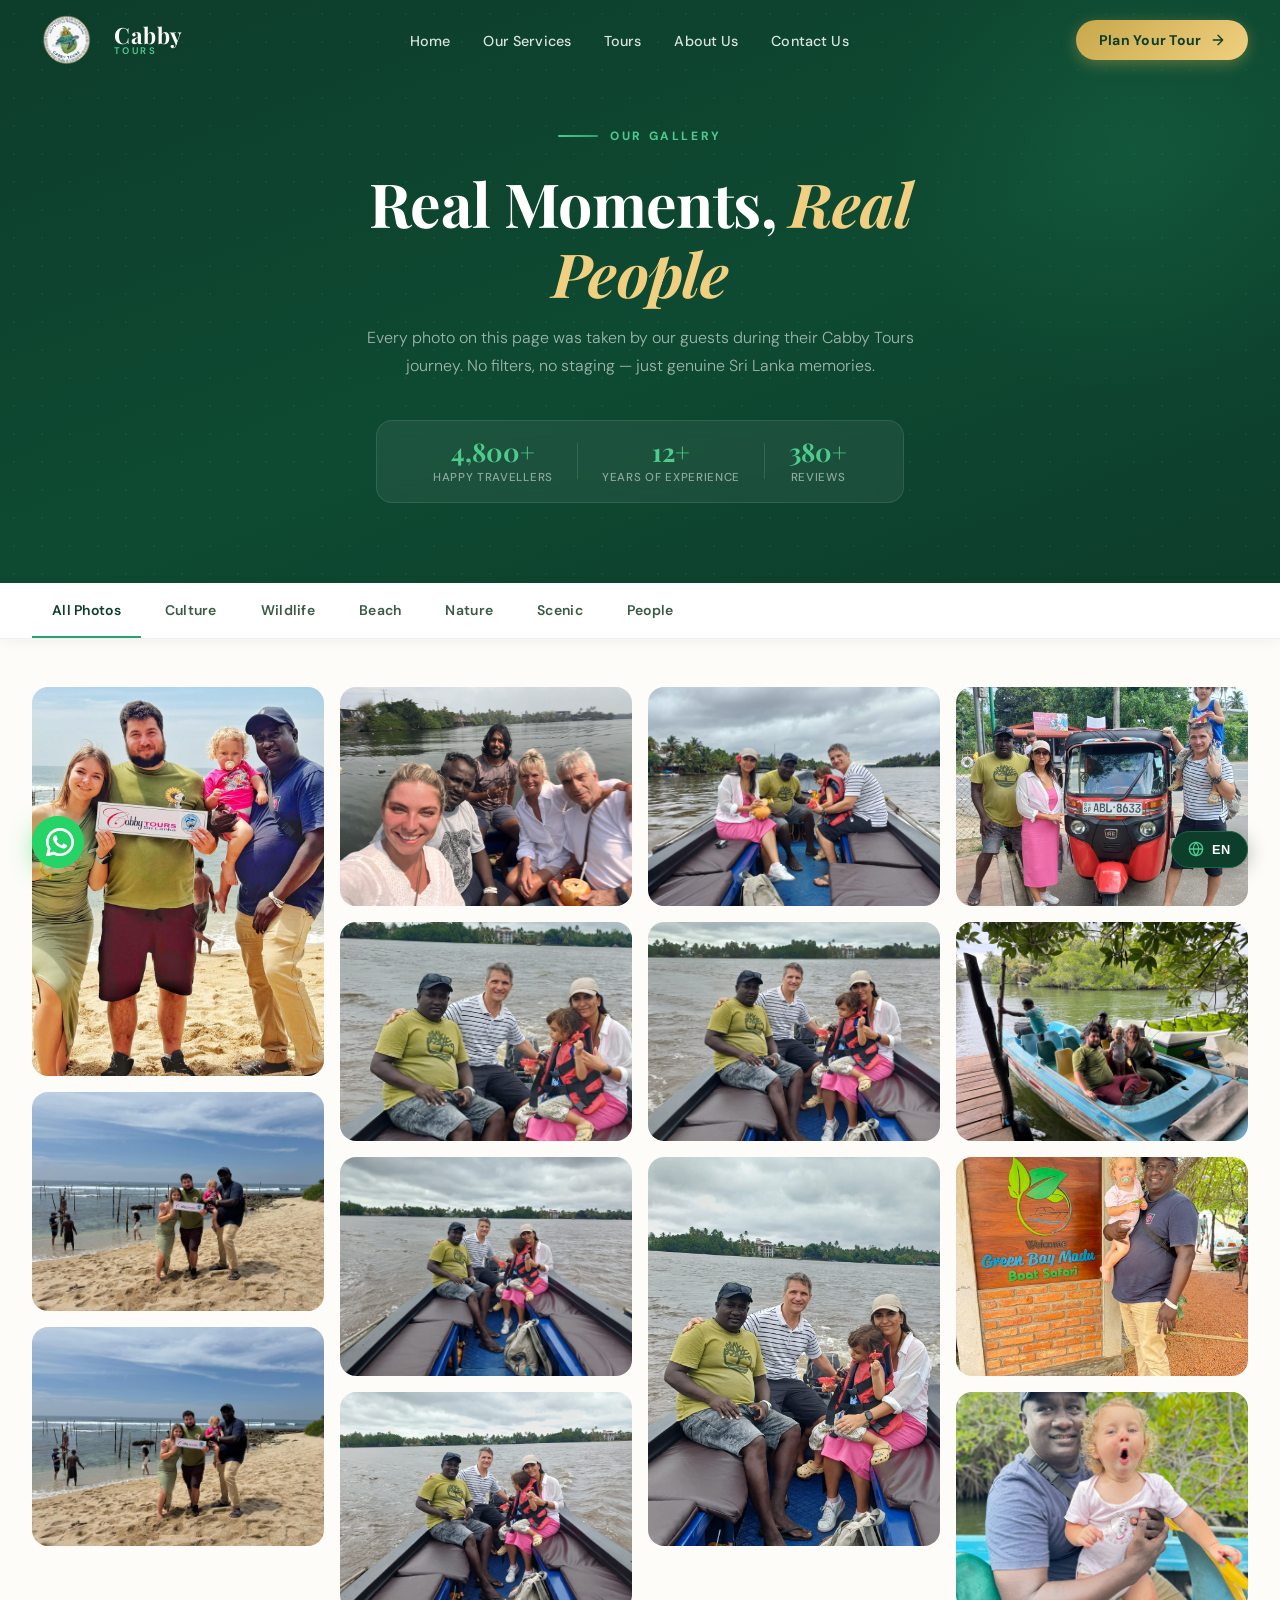
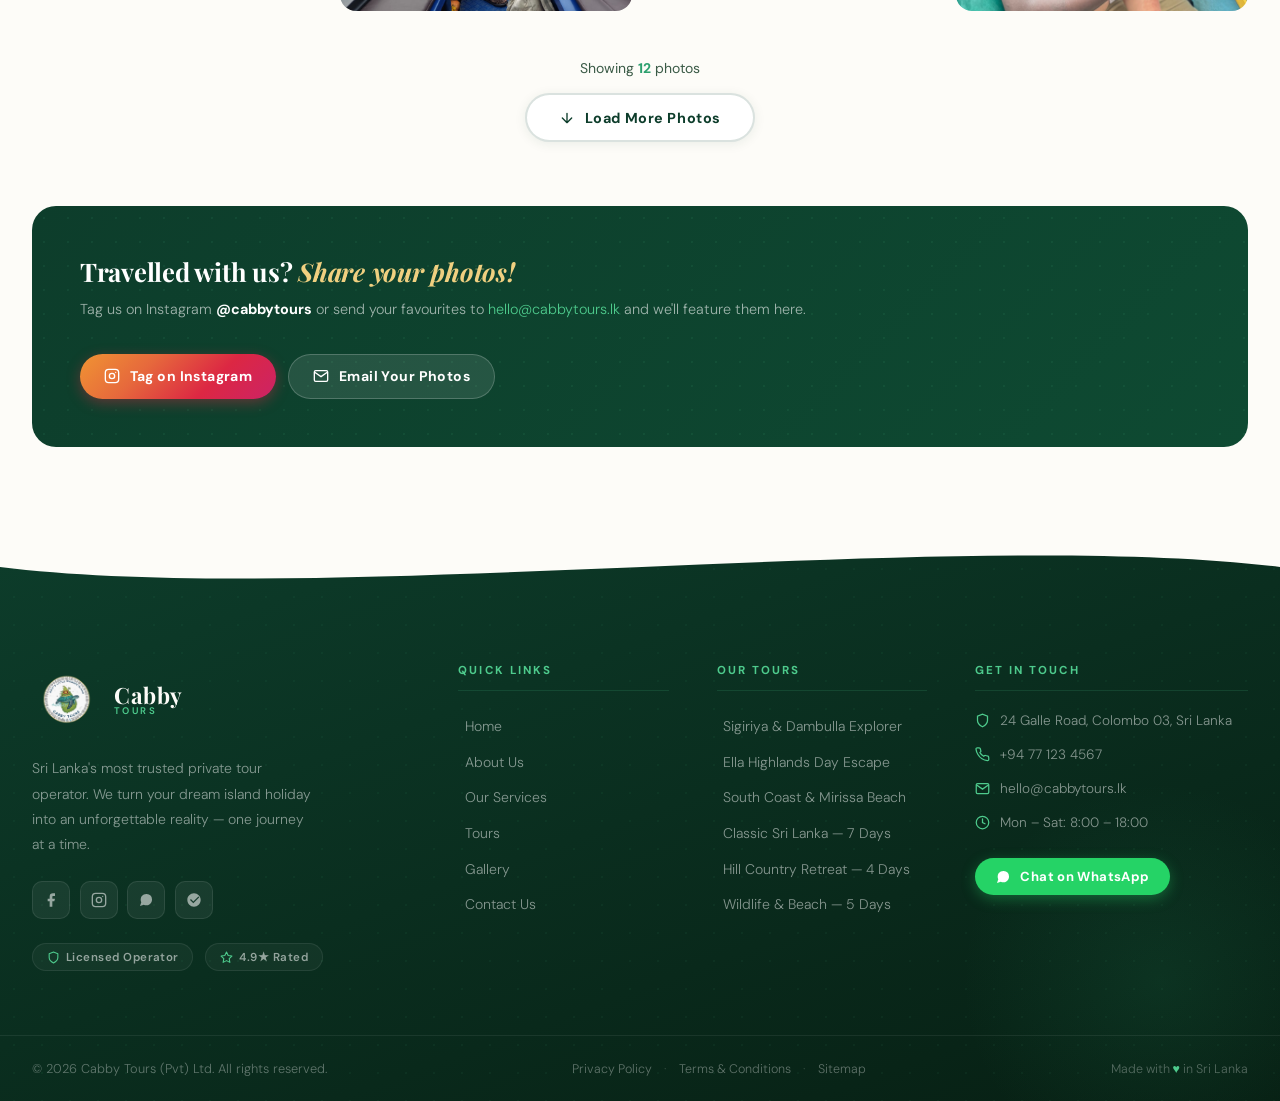
==== commit 9e6f05f0: "social media links" ====
--- a/gallery.html
+++ b/gallery.html
@@ -99,27 +99,13 @@
   <div class="gallery-page-container">
     <div class="gp-grid" id="gp-grid">
 
-      <div class="gp-item gp-tall" data-category="culture">
-        <img src="https://images.unsplash.com/photo-1528360983277-13d401cdc186?w=800&q=85" alt="Customer at Sigiriya" loading="lazy"/>
-        <div class="gp-overlay">
-          <div class="gp-overlay-info">
-            <span class="gp-cat-badge">Culture</span>
-            <p>"Climbing Sigiriya was surreal"</p>
-            <span class="gp-credit">📸 Anna M. · Germany</span>
-          </div>
-          <button class="gp-zoom-btn" aria-label="View full">
-            <svg viewBox="0 0 24 24" fill="none"><path d="M15 3h6v6M9 21H3v-6M21 3l-7 7M3 21l7-7" stroke="currentColor" stroke-width="2" stroke-linecap="round" stroke-linejoin="round"/></svg>
-          </button>
-        </div>
-      </div>
-
-      <div class="gp-item" data-category="wildlife">
-        <img src="https://images.unsplash.com/photo-1523906834658-6e24ef2386f9?w=800&q=85" alt="Safari experience" loading="lazy"/>
-        <div class="gp-overlay">
-          <div class="gp-overlay-info">
-            <span class="gp-cat-badge">Wildlife</span>
-            <p>"Best day of our trip!"</p>
-            <span class="gp-credit">📸 James R. · UK</span>
+      <div class="gp-item gp-tall" data-category="beach">
+        <img src="source/img/gallery/img1.jpg" alt="beach" loading="lazy"/>
+        <div class="gp-overlay">
+          <div class="gp-overlay-info">
+            <span class="gp-cat-badge">Beach</span>
+            <!-- <p>"Climbing Sigiriya was surre"</p>
+            <span class="gp-credit">📸 Anna M. · Germany</span> -->
           </div>
           <button class="gp-zoom-btn" aria-label="View full">
             <svg viewBox="0 0 24 24" fill="none"><path d="M15 3h6v6M9 21H3v-6M21 3l-7 7M3 21l7-7" stroke="currentColor" stroke-width="2" stroke-linecap="round" stroke-linejoin="round"/></svg>
@@ -128,12 +114,26 @@
       </div>
 
       <div class="gp-item" data-category="beach">
-        <img src="https://images.unsplash.com/photo-1506929562872-bb421503ef21?w=800&q=85" alt="Mirissa beach" loading="lazy"/>
+        <img src="source/img/gallery/img6.jpg" alt="beach" loading="lazy"/>
         <div class="gp-overlay">
           <div class="gp-overlay-info">
             <span class="gp-cat-badge">Beach</span>
+            <!-- <p>"Best day of our trip!"</p>
+            <span class="gp-credit">📸 James R. · UK</span> -->
+          </div>
+          <button class="gp-zoom-btn" aria-label="View full">
+            <svg viewBox="0 0 24 24" fill="none"><path d="M15 3h6v6M9 21H3v-6M21 3l-7 7M3 21l7-7" stroke="currentColor" stroke-width="2" stroke-linecap="round" stroke-linejoin="round"/></svg>
+          </button>
+        </div>
+      </div>
+
+      <div class="gp-item" data-category="beach">
+        <img src="source/img/gallery/img8.jpg" alt="Mirissa beach" loading="lazy"/>
+        <div class="gp-overlay">
+          <div class="gp-overlay-info">
+            <!-- <span class="gp-cat-badge">Beach</span>
             <p>"Mirissa at sunset 🌅"</p>
-            <span class="gp-credit">📸 Sofia L. · Russia</span>
+            <span class="gp-credit">📸 Sofia L. · Russia</span> -->
           </div>
           <button class="gp-zoom-btn" aria-label="View full">
             <svg viewBox="0 0 24 24" fill="none"><path d="M15 3h6v6M9 21H3v-6M21 3l-7 7M3 21l7-7" stroke="currentColor" stroke-width="2" stroke-linecap="round" stroke-linejoin="round"/></svg>
@@ -142,40 +142,96 @@
       </div>
 
       <div class="gp-item gp-wide" data-category="nature">
-        <img src="https://images.unsplash.com/photo-1501555088652-021faa106b9b?w=1000&q=85" alt="Tea plantation family" loading="lazy"/>
-        <div class="gp-overlay">
-          <div class="gp-overlay-info">
-            <span class="gp-cat-badge">Nature</span>
-            <p>"Our family in the tea highlands"</p>
-            <span class="gp-credit">📸 Marc D. · France</span>
-          </div>
-          <button class="gp-zoom-btn" aria-label="View full">
-            <svg viewBox="0 0 24 24" fill="none"><path d="M15 3h6v6M9 21H3v-6M21 3l-7 7M3 21l7-7" stroke="currentColor" stroke-width="2" stroke-linecap="round" stroke-linejoin="round"/></svg>
-          </button>
-        </div>
-      </div>
-
-      <div class="gp-item gp-tall" data-category="scenic">
-        <img src="https://images.unsplash.com/photo-1539635278303-d4002c07eae3?w=800&q=85" alt="Nine Arch Bridge couple" loading="lazy"/>
-        <div class="gp-overlay">
-          <div class="gp-overlay-info">
-            <span class="gp-cat-badge">Scenic</span>
-            <p>"Worth every early alarm"</p>
-            <span class="gp-credit">📸 Lukas & Mia · Germany</span>
-          </div>
-          <button class="gp-zoom-btn" aria-label="View full">
-            <svg viewBox="0 0 24 24" fill="none"><path d="M15 3h6v6M9 21H3v-6M21 3l-7 7M3 21l7-7" stroke="currentColor" stroke-width="2" stroke-linecap="round" stroke-linejoin="round"/></svg>
-          </button>
-        </div>
-      </div>
-
-      <div class="gp-item" data-category="culture">
-        <img src="https://images.unsplash.com/photo-1516483638261-f4dbaf036963?w=800&q=85" alt="Temple visit" loading="lazy"/>
-        <div class="gp-overlay">
-          <div class="gp-overlay-info">
-            <span class="gp-cat-badge">Culture</span>
-            <p>"Temple of the Tooth — breathtaking"</p>
-            <span class="gp-credit">📸 Elena K. · Spain</span>
+        <img src="source/img/gallery/img2.jpg" alt="Tea plantation family" loading="lazy"/>
+        <div class="gp-overlay">
+          <div class="gp-overlay-info">
+            <span class="gp-cat-badge">Nature</span>
+            <!-- <p>"Our family in the tea highlands"</p>
+            <span class="gp-credit">📸 Marc D. · France</span> -->
+          </div>
+          <button class="gp-zoom-btn" aria-label="View full">
+            <svg viewBox="0 0 24 24" fill="none"><path d="M15 3h6v6M9 21H3v-6M21 3l-7 7M3 21l7-7" stroke="currentColor" stroke-width="2" stroke-linecap="round" stroke-linejoin="round"/></svg>
+          </button>
+        </div>
+      </div>
+
+      <div class="gp-item" data-category="nature">
+        <img src="source/img/gallery/img4.jpg" alt="Temple visit" loading="lazy"/>
+        <div class="gp-overlay">
+          <div class="gp-overlay-info">
+            <span class="gp-cat-badge">Nature</span>
+            <!-- <p>"Temple of the Tooth — breathtaking"</p>
+            <span class="gp-credit">📸 Elena K. · Spain</span> -->
+          </div>
+          <button class="gp-zoom-btn" aria-label="View full">
+            <svg viewBox="0 0 24 24" fill="none"><path d="M15 3h6v6M9 21H3v-6M21 3l-7 7M3 21l7-7" stroke="currentColor" stroke-width="2" stroke-linecap="round" stroke-linejoin="round"/></svg>
+          </button>
+        </div>
+      </div>
+
+      <div class="gp-item" data-category="nature">
+        <img src="source/img/gallery/img5.jpg" alt="Traveller portrait" loading="lazy"/>
+        <div class="gp-overlay">
+          <div class="gp-overlay-info">
+            <span class="gp-cat-badge">Nature</span>
+            <!-- <p>"The locals made our trip"</p>
+            <span class="gp-credit">📸 David K. · Australia</span> -->
+          </div>
+          <button class="gp-zoom-btn" aria-label="View full">
+            <svg viewBox="0 0 24 24" fill="none"><path d="M15 3h6v6M9 21H3v-6M21 3l-7 7M3 21l7-7" stroke="currentColor" stroke-width="2" stroke-linecap="round" stroke-linejoin="round"/></svg>
+          </button>
+        </div>
+      </div>
+
+      <div class="gp-item gp-wide" data-category="nature">
+        <img src="source/img/gallery/img7.jpg" alt="Beach panorama" loading="lazy"/>
+        <div class="gp-overlay">
+          <div class="gp-overlay-info">
+            <span class="gp-cat-badge">Nature</span>
+            <!-- <p>"Unawatuna — pure paradise"</p>
+            <span class="gp-credit">📸 Nina S. · Sweden</span> -->
+          </div>
+          <button class="gp-zoom-btn" aria-label="View full">
+            <svg viewBox="0 0 24 24" fill="none"><path d="M15 3h6v6M9 21H3v-6M21 3l-7 7M3 21l7-7" stroke="currentColor" stroke-width="2" stroke-linecap="round" stroke-linejoin="round"/></svg>
+          </button>
+        </div>
+      </div>
+
+      <div class="gp-item" data-category="nature">
+        <img src="source/img/gallery/img9.jpg" alt="Elephant herd" loading="lazy"/>
+        <div class="gp-overlay">
+          <div class="gp-overlay-info">
+            <span class="gp-cat-badge">Nature</span>
+            <!-- <p>"40 elephants in one day!"</p>
+            <span class="gp-credit">📸 Sofia L. · Russia</span> -->
+          </div>
+          <button class="gp-zoom-btn" aria-label="View full">
+            <svg viewBox="0 0 24 24" fill="none"><path d="M15 3h6v6M9 21H3v-6M21 3l-7 7M3 21l7-7" stroke="currentColor" stroke-width="2" stroke-linecap="round" stroke-linejoin="round"/></svg>
+          </button>
+        </div>
+      </div>
+
+      <div class="gp-item" data-category="nature">
+        <img src="source/img/gallery/img10.jpg" alt="Tea hills misty" loading="lazy"/>
+        <div class="gp-overlay">
+          <div class="gp-overlay-info">
+            <span class="gp-cat-badge">Nature</span>
+            <!-- <p>"Misty mornings in Ella"</p>
+            <span class="gp-credit">📸 Lukas & Mia · Germany</span> -->
+          </div>
+          <button class="gp-zoom-btn" aria-label="View full">
+            <svg viewBox="0 0 24 24" fill="none"><path d="M15 3h6v6M9 21H3v-6M21 3l-7 7M3 21l7-7" stroke="currentColor" stroke-width="2" stroke-linecap="round" stroke-linejoin="round"/></svg>
+          </button>
+        </div>
+      </div>
+
+      <div class="gp-item gp-tall" data-category="nature">
+        <img src="source/img/gallery/img11.jpg" alt="Mountain view" loading="lazy"/>
+        <div class="gp-overlay">
+          <div class="gp-overlay-info">
+            <span class="gp-cat-badge">Nature</span>
+            <!-- <p>"Horton Plains at sunrise"</p>
+            <span class="gp-credit">📸 Marc D. · France</span> -->
           </div>
           <button class="gp-zoom-btn" aria-label="View full">
             <svg viewBox="0 0 24 24" fill="none"><path d="M15 3h6v6M9 21H3v-6M21 3l-7 7M3 21l7-7" stroke="currentColor" stroke-width="2" stroke-linecap="round" stroke-linejoin="round"/></svg>
@@ -184,82 +240,54 @@
       </div>
 
       <div class="gp-item" data-category="people">
-        <img src="https://images.unsplash.com/photo-1488646953014-85cb44e25828?w=800&q=85" alt="Traveller portrait" loading="lazy"/>
+        <img src="source/img/gallery/img12.jpg" alt="Group of travellers" loading="lazy"/>
         <div class="gp-overlay">
           <div class="gp-overlay-info">
             <span class="gp-cat-badge">People</span>
-            <p>"The locals made our trip"</p>
-            <span class="gp-credit">📸 David K. · Australia</span>
-          </div>
-          <button class="gp-zoom-btn" aria-label="View full">
-            <svg viewBox="0 0 24 24" fill="none"><path d="M15 3h6v6M9 21H3v-6M21 3l-7 7M3 21l7-7" stroke="currentColor" stroke-width="2" stroke-linecap="round" stroke-linejoin="round"/></svg>
-          </button>
-        </div>
-      </div>
-
-      <div class="gp-item gp-wide" data-category="beach">
-        <img src="https://images.unsplash.com/photo-1507525428034-b723cf961d3e?w=1000&q=85" alt="Beach panorama" loading="lazy"/>
-        <div class="gp-overlay">
-          <div class="gp-overlay-info">
-            <span class="gp-cat-badge">Beach</span>
-            <p>"Unawatuna — pure paradise"</p>
-            <span class="gp-credit">📸 Nina S. · Sweden</span>
-          </div>
-          <button class="gp-zoom-btn" aria-label="View full">
-            <svg viewBox="0 0 24 24" fill="none"><path d="M15 3h6v6M9 21H3v-6M21 3l-7 7M3 21l7-7" stroke="currentColor" stroke-width="2" stroke-linecap="round" stroke-linejoin="round"/></svg>
-          </button>
-        </div>
-      </div>
-
-      <div class="gp-item" data-category="wildlife">
-        <img src="https://images.unsplash.com/photo-1551415923-a2297c7fda79?w=800&q=85" alt="Elephant herd" loading="lazy"/>
-        <div class="gp-overlay">
-          <div class="gp-overlay-info">
-            <span class="gp-cat-badge">Wildlife</span>
-            <p>"40 elephants in one day!"</p>
-            <span class="gp-credit">📸 Sofia L. · Russia</span>
-          </div>
-          <button class="gp-zoom-btn" aria-label="View full">
-            <svg viewBox="0 0 24 24" fill="none"><path d="M15 3h6v6M9 21H3v-6M21 3l-7 7M3 21l7-7" stroke="currentColor" stroke-width="2" stroke-linecap="round" stroke-linejoin="round"/></svg>
-          </button>
-        </div>
-      </div>
-
-      <div class="gp-item" data-category="nature">
-        <img src="https://images.unsplash.com/photo-1546484396-fb3fc6f95f98?w=800&q=85" alt="Tea hills misty" loading="lazy"/>
-        <div class="gp-overlay">
-          <div class="gp-overlay-info">
-            <span class="gp-cat-badge">Nature</span>
-            <p>"Misty mornings in Ella"</p>
-            <span class="gp-credit">📸 Lukas & Mia · Germany</span>
-          </div>
-          <button class="gp-zoom-btn" aria-label="View full">
-            <svg viewBox="0 0 24 24" fill="none"><path d="M15 3h6v6M9 21H3v-6M21 3l-7 7M3 21l7-7" stroke="currentColor" stroke-width="2" stroke-linecap="round" stroke-linejoin="round"/></svg>
-          </button>
-        </div>
-      </div>
-
-      <div class="gp-item gp-tall" data-category="scenic">
-        <img src="https://images.unsplash.com/photo-1506905925346-21bda4d32df4?w=800&q=85" alt="Mountain view" loading="lazy"/>
-        <div class="gp-overlay">
-          <div class="gp-overlay-info">
-            <span class="gp-cat-badge">Scenic</span>
-            <p>"Horton Plains at sunrise"</p>
-            <span class="gp-credit">📸 Marc D. · France</span>
-          </div>
-          <button class="gp-zoom-btn" aria-label="View full">
-            <svg viewBox="0 0 24 24" fill="none"><path d="M15 3h6v6M9 21H3v-6M21 3l-7 7M3 21l7-7" stroke="currentColor" stroke-width="2" stroke-linecap="round" stroke-linejoin="round"/></svg>
-          </button>
-        </div>
-      </div>
-
-      <div class="gp-item" data-category="people">
-        <img src="https://images.unsplash.com/photo-1522202176988-66273c2fd55f?w=800&q=85" alt="Group of travellers" loading="lazy"/>
-        <div class="gp-overlay">
-          <div class="gp-overlay-info">
-            <span class="gp-cat-badge">People</span>
-            <p>"Our group tour crew ❤️"</p>
-            <span class="gp-credit">📸 James R. · UK</span>
+            <!-- <p>"Our group tour crew ❤️"</p>
+            <span class="gp-credit">📸 James R. · UK</span> -->
+          </div>
+          <button class="gp-zoom-btn" aria-label="View full">
+            <svg viewBox="0 0 24 24" fill="none"><path d="M15 3h6v6M9 21H3v-6M21 3l-7 7M3 21l7-7" stroke="currentColor" stroke-width="2" stroke-linecap="round" stroke-linejoin="round"/></svg>
+          </button>
+        </div>
+      </div>
+
+        <div class="gp-item" data-category="nature">
+        <img src="source/img/gallery/img14.jpg" alt="Group of travellers" loading="lazy"/>
+        <div class="gp-overlay">
+          <div class="gp-overlay-info">
+            <span class="gp-cat-badge">Nature</span>
+            <!-- <p>"Our group tour crew ❤️"</p>
+            <span class="gp-credit">📸 James R. · UK</span> -->
+          </div>
+          <button class="gp-zoom-btn" aria-label="View full">
+            <svg viewBox="0 0 24 24" fill="none"><path d="M15 3h6v6M9 21H3v-6M21 3l-7 7M3 21l7-7" stroke="currentColor" stroke-width="2" stroke-linecap="round" stroke-linejoin="round"/></svg>
+          </button>
+        </div>
+      </div>
+
+        <div class="gp-item" data-category="nature">
+        <img src="source/img/gallery/img15.jpg" alt="Group of travellers" loading="lazy"/>
+        <div class="gp-overlay">
+          <div class="gp-overlay-info">
+            <span class="gp-cat-badge">Nature</span>
+            <!-- <p>"Our group tour crew ❤️"</p>
+            <span class="gp-credit">📸 James R. · UK</span> -->
+          </div>
+          <button class="gp-zoom-btn" aria-label="View full">
+            <svg viewBox="0 0 24 24" fill="none"><path d="M15 3h6v6M9 21H3v-6M21 3l-7 7M3 21l7-7" stroke="currentColor" stroke-width="2" stroke-linecap="round" stroke-linejoin="round"/></svg>
+          </button>
+        </div>
+      </div>
+
+        <div class="gp-item" data-category="nature">
+        <img src="source/img/gallery/img16.jpg" alt="Group of travellers" loading="lazy"/>
+        <div class="gp-overlay">
+          <div class="gp-overlay-info">
+            <span class="gp-cat-badge">Nature</span>
+            <!-- <p>"Our group tour crew ❤️"</p>
+            <span class="gp-credit">📸 James R. · UK</span> -->
           </div>
           <button class="gp-zoom-btn" aria-label="View full">
             <svg viewBox="0 0 24 24" fill="none"><path d="M15 3h6v6M9 21H3v-6M21 3l-7 7M3 21l7-7" stroke="currentColor" stroke-width="2" stroke-linecap="round" stroke-linejoin="round"/></svg>
--- a/source/css/style.css
+++ b/source/css/style.css
@@ -80,7 +80,7 @@
 }
 
 .logo-icon {
-  width:80px;
+  width:70px;
   height: 100%;
   border-radius: 12px;
   display: flex;
@@ -630,6 +630,13 @@
   background: linear-gradient(90deg, var(--green-bright), var(--green-light));
   width: 0%;
   transition: width linear;
+}
+
+@media (max-width: 1600px)  {
+  .slide-title {
+     font-size: clamp(1.8rem, 4.5vw, 3.5rem);
+  }
+  
 }
 
 /* =============================================
@@ -1936,6 +1943,179 @@
   transform: translateX(4px);
 }
 
+/* ── Form error ── */
+.form-error-msg {
+  font-size: 0.85rem;
+  color: #e05252;
+  background: #fff5f5;
+  border: 1px solid #fccaca;
+  border-radius: 10px;
+  padding: 0.75rem 1rem;
+  margin: 0;
+}
+
+@keyframes formSpin {
+  from { transform: rotate(0deg); }
+  to   { transform: rotate(360deg); }
+}
+
+/* ── Success popup backdrop ── */
+.form-popup-backdrop {
+  position: fixed;
+  inset: 0;
+  background: rgba(5, 20, 12, 0.65);
+  backdrop-filter: blur(6px);
+  z-index: 8000;
+  opacity: 0;
+  pointer-events: none;
+  transition: opacity 0.35s ease;
+}
+
+.form-popup-backdrop.active {
+  opacity: 1;
+  pointer-events: all;
+}
+
+/* ── Popup card ── */
+.form-popup {
+  position: fixed;
+  top: 50%;
+  left: 50%;
+  transform: translate(-50%, -48%) scale(0.95);
+  z-index: 8001;
+  background: white;
+  border-radius: 24px;
+  padding: 2.5rem 2rem;
+  width: 90%;
+  max-width: 440px;
+  text-align: center;
+  box-shadow: 0 30px 80px rgba(0,0,0,0.2);
+  opacity: 0;
+  pointer-events: none;
+  transition: opacity 0.35s ease, transform 0.35s cubic-bezier(0.34, 1.56, 0.64, 1);
+}
+
+.form-popup.active {
+  opacity: 1;
+  pointer-events: all;
+  transform: translate(-50%, -50%) scale(1);
+}
+
+/* Icon */
+.form-popup-icon {
+  width: 72px;
+  height: 72px;
+  background: linear-gradient(135deg, rgba(44,160,110,0.12), rgba(78,203,141,0.08));
+  border: 2px solid rgba(44,160,110,0.2);
+  border-radius: 50%;
+  display: flex;
+  align-items: center;
+  justify-content: center;
+  margin: 0 auto 1.5rem;
+  color: var(--green-bright);
+  animation: popupIconPop 0.5s cubic-bezier(0.34, 1.56, 0.64, 1) 0.2s both;
+}
+
+@keyframes popupIconPop {
+  from { transform: scale(0); opacity: 0; }
+  to   { transform: scale(1); opacity: 1; }
+}
+
+.form-popup-icon svg {
+  width: 36px;
+  height: 36px;
+}
+
+.form-popup h3 {
+  font-family: var(--font-display);
+  font-size: 1.6rem;
+  font-weight: 700;
+  color: var(--text-dark);
+  margin-bottom: 0.75rem;
+  letter-spacing: -0.01em;
+}
+
+.form-popup p {
+  font-size: 0.925rem;
+  color: var(--text-mid);
+  line-height: 1.7;
+  margin-bottom: 1rem;
+}
+
+.form-popup-meta {
+  font-size: 0.8rem;
+  color: var(--green-bright);
+  background: rgba(44,160,110,0.06);
+  border: 1px solid rgba(44,160,110,0.15);
+  border-radius: 10px;
+  padding: 0.6rem 1rem;
+  margin-bottom: 1.5rem;
+  display: none;
+}
+
+.form-popup-meta.visible {
+  display: block;
+}
+
+.btn-popup-close {
+  display: inline-flex;
+  align-items: center;
+  gap: 0.5rem;
+  background: var(--green-deep);
+  color: white;
+  border: none;
+  cursor: pointer;
+  padding: 0.8rem 2rem;
+  border-radius: 50px;
+  font-family: var(--font-body);
+  font-size: 0.9rem;
+  font-weight: 700;
+  letter-spacing: 0.04em;
+  transition: all var(--transition-fast);
+  width: 100%;
+  justify-content: center;
+  margin-bottom: 0.75rem;
+}
+
+.btn-popup-close:hover {
+  background: var(--green-bright);
+  transform: translateY(-2px);
+  box-shadow: 0 8px 20px rgba(44,160,110,0.35);
+}
+
+.btn-popup-close svg {
+  width: 15px;
+  height: 15px;
+}
+
+.btn-popup-wa {
+  display: inline-flex;
+  align-items: center;
+  justify-content: center;
+  gap: 0.5rem;
+  background: #f0fdf6;
+  border: 1px solid rgba(37,211,102,0.25);
+  color: #128C7E;
+  text-decoration: none;
+  padding: 0.75rem 1.5rem;
+  border-radius: 50px;
+  font-size: 0.82rem;
+  font-weight: 600;
+  width: 100%;
+  transition: all var(--transition-fast);
+}
+
+.btn-popup-wa svg {
+  width: 16px;
+  height: 16px;
+  color: #25D366;
+}
+
+.btn-popup-wa:hover {
+  background: #e6faf0;
+  transform: translateY(-2px);
+}
+
 /* ── Responsive ── */
 @media (max-width: 900px) {
   .contact-grid {
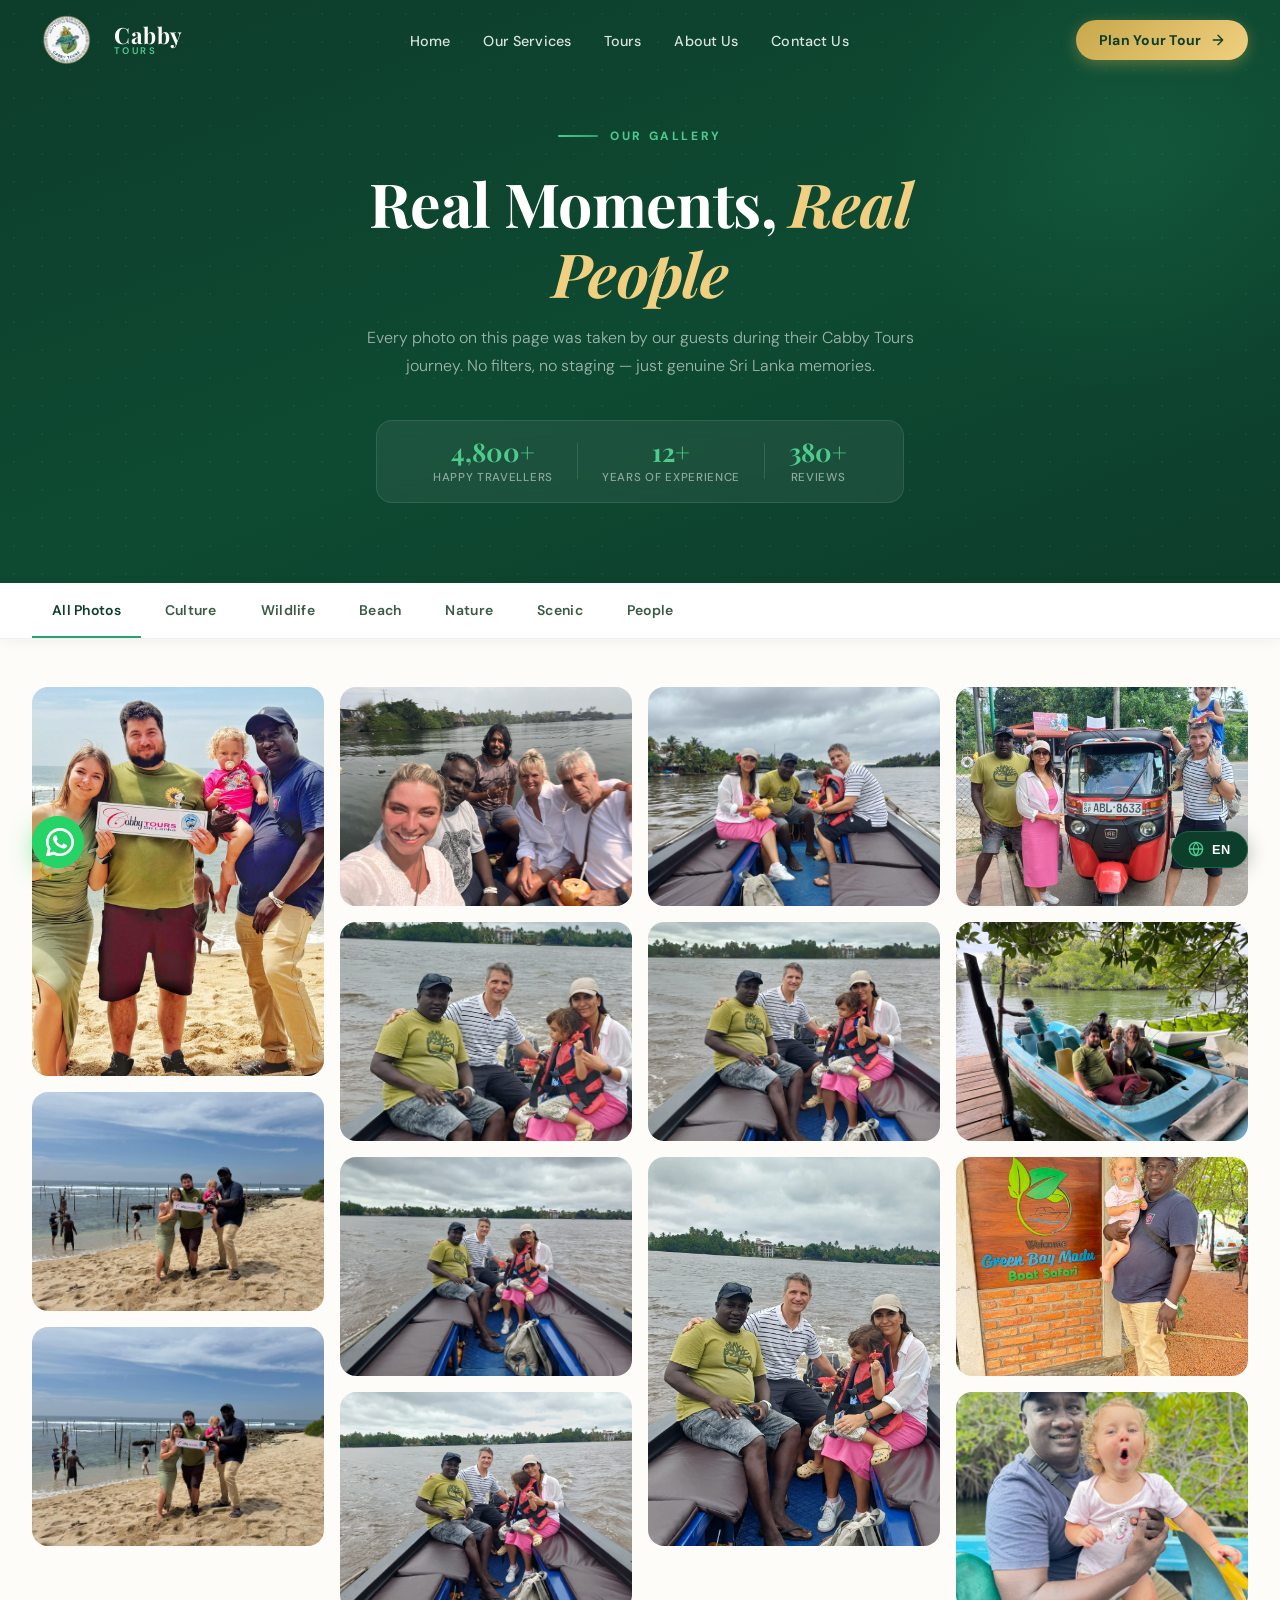
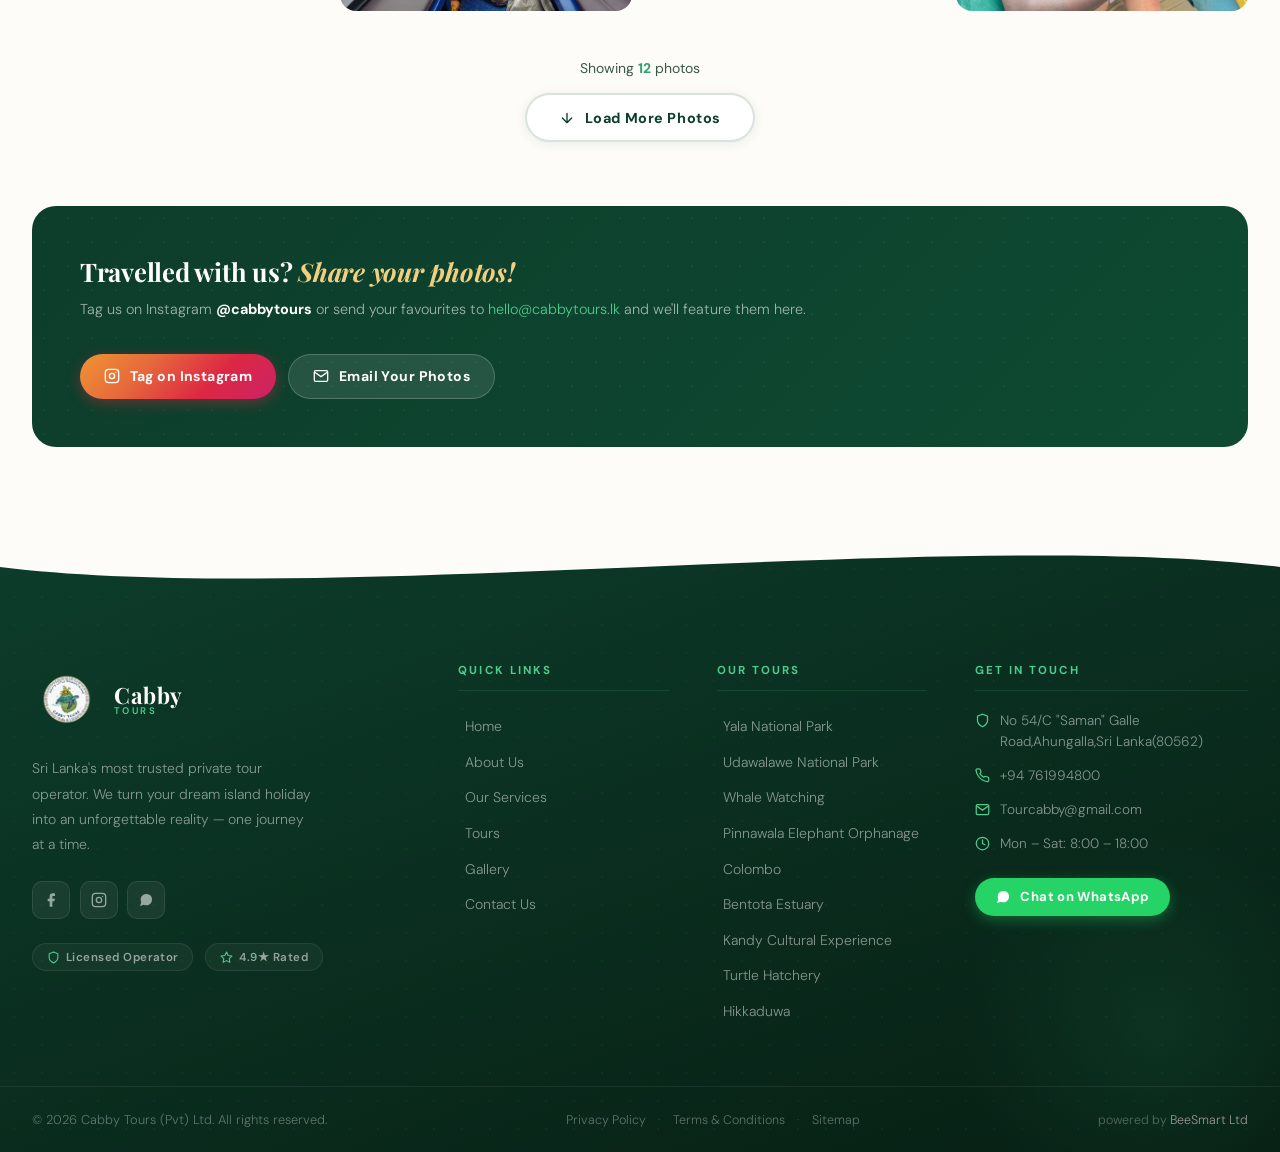
==== commit 3a3b7248: "footer updates" ====
--- a/gallery.html
+++ b/gallery.html
@@ -353,7 +353,6 @@
 <div class="gp-lb-backdrop" id="gp-lb-backdrop"></div>
 
 
-
 <!-- ===== FOOTER ===== -->
 <footer class="site-footer">
 
@@ -381,18 +380,18 @@
         Sri Lanka's most trusted private tour operator. We turn your dream island holiday into an unforgettable reality — one journey at a time.
       </p>
       <div class="footer-social">
-        <a href="#" class="footer-social-icon" aria-label="Facebook">
+        <a href="https://www.facebook.com/cabbytours" class="footer-social-icon" aria-label="Facebook">
           <svg viewBox="0 0 24 24" fill="currentColor"><path d="M18 2h-3a5 5 0 0 0-5 5v3H7v4h3v8h4v-8h3l1-4h-4V7a1 1 0 0 1 1-1h3z"/></svg>
         </a>
-        <a href="#" class="footer-social-icon" aria-label="Instagram">
+        <a href="https://www.instagram.com/cabbytours" class="footer-social-icon" aria-label="Instagram">
           <svg viewBox="0 0 24 24" fill="none" stroke="currentColor" stroke-width="2"><rect x="2" y="2" width="20" height="20" rx="5"/><circle cx="12" cy="12" r="4"/><circle cx="17.5" cy="6.5" r="1" fill="currentColor" stroke="none"/></svg>
         </a>
-        <a href="#" class="footer-social-icon" aria-label="WhatsApp">
+        <a href="https://wa.me/94774554241" class="footer-social-icon" aria-label="WhatsApp">
           <svg viewBox="0 0 24 24" fill="currentColor"><path d="M21 11.5a8.38 8.38 0 0 1-.9 3.8 8.5 8.5 0 0 1-7.6 4.7 8.38 8.38 0 0 1-3.8-.9L3 21l1.9-5.7a8.38 8.38 0 0 1-.9-3.8 8.5 8.5 0 0 1 4.7-7.6 8.38 8.38 0 0 1 3.8-.9h.5a8.48 8.48 0 0 1 8 8v.5z"/></svg>
         </a>
-        <a href="#" class="footer-social-icon" aria-label="TripAdvisor">
+        <!-- <a href="#" class="footer-social-icon" aria-label="TripAdvisor">
           <svg viewBox="0 0 24 24" fill="currentColor"><path d="M12 2C6.48 2 2 6.48 2 12s4.48 10 10 10 10-4.48 10-10S17.52 2 12 2zm-1 15l-5-5 1.41-1.41L11 14.17l7.59-7.59L20 8l-9 9z"/></svg>
-        </a>
+        </a> -->
       </div>
       <!-- Trust badges -->
       <div class="footer-badges">
@@ -411,12 +410,12 @@
     <div class="footer-col">
       <h4 class="footer-col-title" data-i18n="footer.quicklinks">Quick Links</h4>
       <ul class="footer-links">
-        <li><a href="#hero" data-i18n="nav.home">Home</a></li>
-        <li><a href="#about" data-i18n="nav.about">About Us</a></li>
-        <li><a href="#services" data-i18n="nav.services">Our Services</a></li>
-        <li><a href="#tours" data-i18n="nav.tours">Tours</a></li>
-        <li><a href="#gallery" data-i18n="footer.gallery">Gallery</a></li>
-        <li><a href="#contact" data-i18n="nav.contact">Contact Us</a></li>
+        <li><a href="index.html#hero" data-i18n="nav.home">Home</a></li>
+        <li><a href="index.html#about" data-i18n="nav.about">About Us</a></li>
+        <li><a href="index.html#services" data-i18n="nav.services">Our Services</a></li>
+        <li><a href="index.html#tours" data-i18n="nav.tours">Tours</a></li>
+        <li><a href="index.html#gallery" data-i18n="footer.gallery">Gallery</a></li>
+        <li><a href="index.html#contact" data-i18n="nav.contact">Contact Us</a></li>
       </ul>
     </div>
 
@@ -424,12 +423,15 @@
     <div class="footer-col">
       <h4 class="footer-col-title" data-i18n="footer.ourtours">Our Tours</h4>
       <ul class="footer-links">
-        <li><a href="tours.html#sigiriya-day" data-i18n="tours.day1.title">Sigiriya & Dambulla Explorer</a></li>
-        <li><a href="tours.html#ella-day" data-i18n="tours.day2.title">Ella Highlands Day Escape</a></li>
-        <li><a href="tours.html#south-coast-day" data-i18n="tours.day3.title">South Coast & Mirissa Beach</a></li>
-        <li><a href="tours.html#classic-7" data-i18n="tours.multi1.title">Classic Sri Lanka — 7 Days</a></li>
-        <li><a href="tours.html#hill-country-4" data-i18n="tours.multi2.title">Hill Country Retreat — 4 Days</a></li>
-        <li><a href="tours.html#wildlife-beach-5" data-i18n="tours.multi3.title">Wildlife & Beach — 5 Days</a></li>
+        <li><a href="index.html" data-i18n="tours.day1.title">Yala National Park</a></li>
+        <li><a href="index.html" data-i18n="tours.day2.title">Udawalawe National Park</a></li>
+        <li><a href="index.html" data-i18n="tours.day3.title">Whale Watching</a></li>
+        <li><a href="index.html" data-i18n="tours.day4.title">Pinnawala Elephant Orphanage</a></li>
+        <li><a href="index.html" data-i18n="tours.day5.title">Colombo</a></li>
+        <li><a href="index.html" data-i18n="tours.day6.title">Bentota Estuary</a></li>
+        <li><a href="index.html" data-i18n="tours.day7.title">Kandy Cultural Experience</a></li>
+        <li><a href="index.html" data-i18n="tours.day8.title">Turtle Hatchery</a></li>
+        <li><a href="index.html" data-i18n="tours.day9.title">Hikkaduwa</a></li>
       </ul>
     </div>
 
@@ -439,15 +441,15 @@
       <ul class="footer-contact-list">
         <li>
           <svg viewBox="0 0 24 24" fill="none"><path d="M12 22s-8-4-8-10V5l8-3 8 3v7c0 6-8 10-8 10z" stroke="currentColor" stroke-width="2"/></svg>
-          <span data-i18n="contact.address">24 Galle Road, Colombo 03, Sri Lanka</span>
+          <span data-i18n="contact.address">No 54/C "Saman" Galle Road,Ahungalla,Sri Lanka(80562)</span>
         </li>
         <li>
           <svg viewBox="0 0 24 24" fill="none"><path d="M22 16.92v3a2 2 0 0 1-2.18 2 19.79 19.79 0 0 1-8.63-3.07A19.5 19.5 0 0 1 4.69 12a19.79 19.79 0 0 1-3.07-8.67A2 2 0 0 1 3.6 1.27h3a2 2 0 0 1 2 1.72c.127.96.361 1.903.7 2.81a2 2 0 0 1-.45 2.11L7.91 8.91a16 16 0 0 0 6 6l.91-.91a2 2 0 0 1 2.11-.45c.907.339 1.85.573 2.81.7A2 2 0 0 1 21.73 16.27" stroke="currentColor" stroke-width="2" stroke-linecap="round"/></svg>
-          <a href="tel:+94771234567">+94 77 123 4567</a>
+          <a href="tel:+94761994800">+94 761994800</a>
         </li>
         <li>
           <svg viewBox="0 0 24 24" fill="none"><path d="M4 4h16c1.1 0 2 .9 2 2v12c0 1.1-.9 2-2 2H4c-1.1 0-2-.9-2-2V6c0-1.1.9-2 2-2z" stroke="currentColor" stroke-width="2"/><polyline points="22,6 12,13 2,6" stroke="currentColor" stroke-width="2"/></svg>
-          <a href="mailto:hello@cabbytours.lk">hello@cabbytours.lk</a>
+          <a href="mailto:Tourcabby@gmail.com">Tourcabby@gmail.com</a>
         </li>
         <li>
           <svg viewBox="0 0 24 24" fill="none"><circle cx="12" cy="12" r="10" stroke="currentColor" stroke-width="2"/><path d="M12 6v6l4 2" stroke="currentColor" stroke-width="2" stroke-linecap="round"/></svg>
@@ -456,7 +458,7 @@
       </ul>
 
       <!-- WhatsApp CTA -->
-      <a href="https://wa.me/94771234567" class="footer-whatsapp" target="_blank" rel="noopener">
+      <a href="https://wa.me/94774554241" class="footer-whatsapp" target="_blank" rel="noopener">
         <svg viewBox="0 0 24 24" fill="currentColor"><path d="M21 11.5a8.38 8.38 0 0 1-.9 3.8 8.5 8.5 0 0 1-7.6 4.7 8.38 8.38 0 0 1-3.8-.9L3 21l1.9-5.7a8.38 8.38 0 0 1-.9-3.8 8.5 8.5 0 0 1 4.7-7.6 8.38 8.38 0 0 1 3.8-.9h.5a8.48 8.48 0 0 1 8 8v.5z"/></svg>
         <span data-i18n="footer.whatsapp">Chat on WhatsApp</span>
       </a>
@@ -479,13 +481,12 @@
         <a href="sitemap.html" data-i18n="footer.sitemap">Sitemap</a>
       </div>
       <p class="footer-made">
-        Made with <span style="color:var(--green-light)">♥</span> in Sri Lanka
+        powered by <a class="beesmart-link" href="https://beesmart.ltd" target="_blank" >BeeSmart Ltd</a>
       </p>
     </div>
   </div>
 
 </footer>
-
   <!-- ===== LANGUAGE SWITCHER ===== -->
   <div class="lang-switcher" id="lang-switcher">
     <button class="lang-toggle" id="lang-toggle" aria-label="Select language">
--- a/source/css/style.css
+++ b/source/css/style.css
@@ -3868,6 +3868,12 @@
   font-weight: 300;
 }
 
+.beesmart-link {
+  color: rgb(151, 151, 151);
+  text-decoration: none;
+  transition: color var(--transition-fast);
+}
+
 /* ── Responsive ── */
 @media (max-width: 1100px) {
   .footer-inner {
